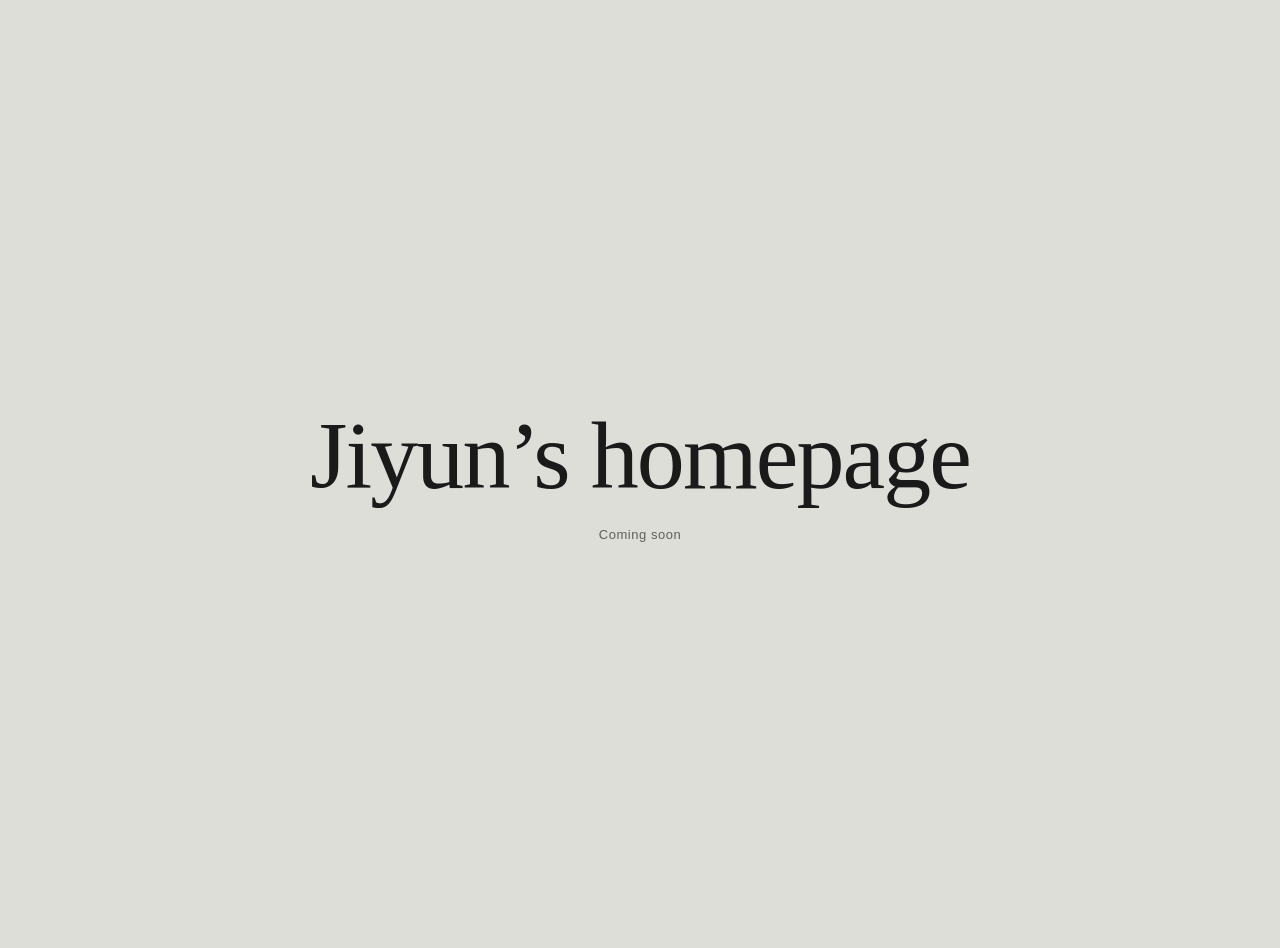
==== index.html @ 16bba164 "chore: add placeholder page for GitHub Pages setup Minimal self-contained page so Pages can be enabl" ====
<!DOCTYPE html>
<html lang="en">
<head>
<meta charset="utf-8">
<meta name="viewport" content="width=device-width, initial-scale=1">
<title>Jiyun&rsquo;s homepage</title>
<style>
  html, body { height: 100% }
  body {
    margin: 0;
    display: grid;
    place-items: center;
    padding: 24px;
    text-align: center;
    background: #ddded8;
    color: #1b1a1a;
    font-family: "Times New Roman", Times, serif;
  }
  h1 {
    margin: 0;
    font-weight: 400;
    font-size: clamp(2.2rem, 9vw, 6rem);
    line-height: 1.05;
    letter-spacing: -.02em;
  }
  p {
    margin: 20px 0 0;
    font-family: -apple-system, BlinkMacSystemFont, "Segoe UI", Roboto, sans-serif;
    font-size: 13px;
    letter-spacing: .04em;
    color: #5f6058;
  }
</style>
</head>
<body>
  <main>
    <h1>Jiyun&rsquo;s homepage</h1>
    <p>Coming soon</p>
  </main>
</body>
</html>
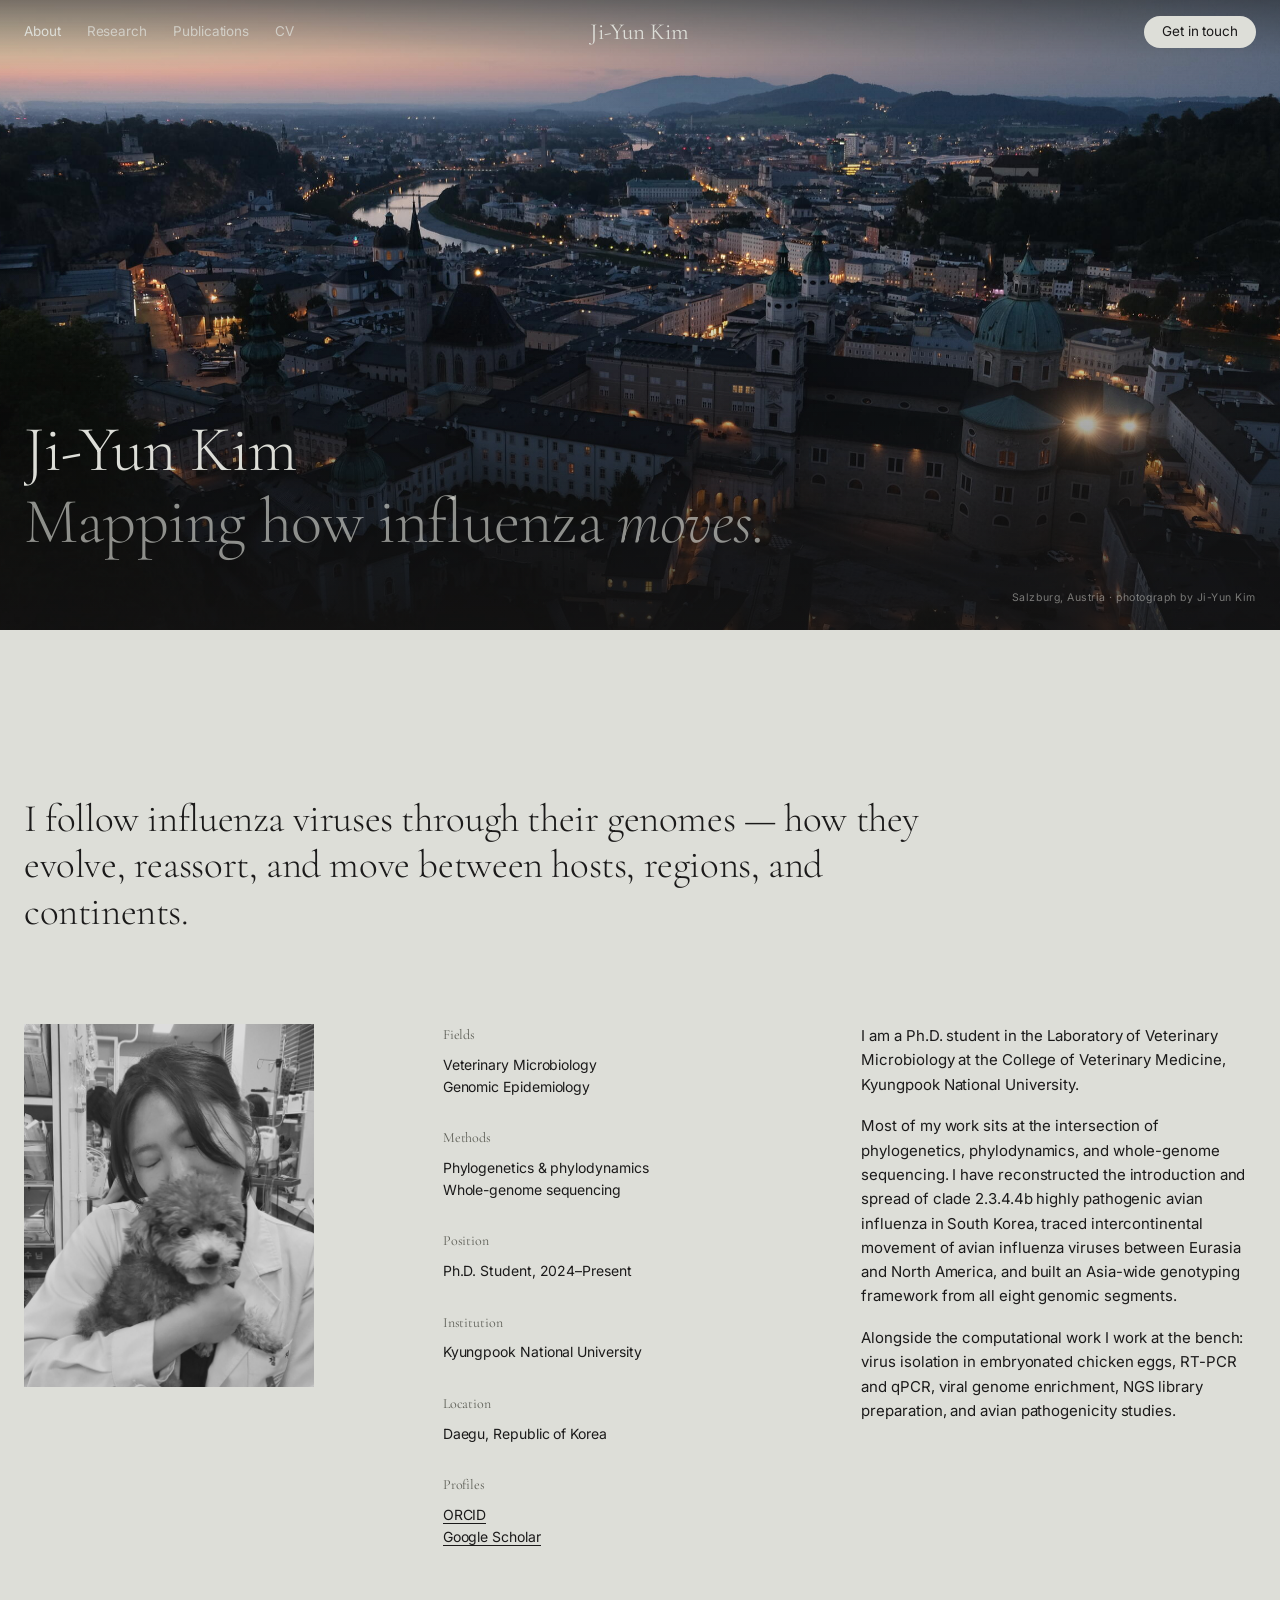
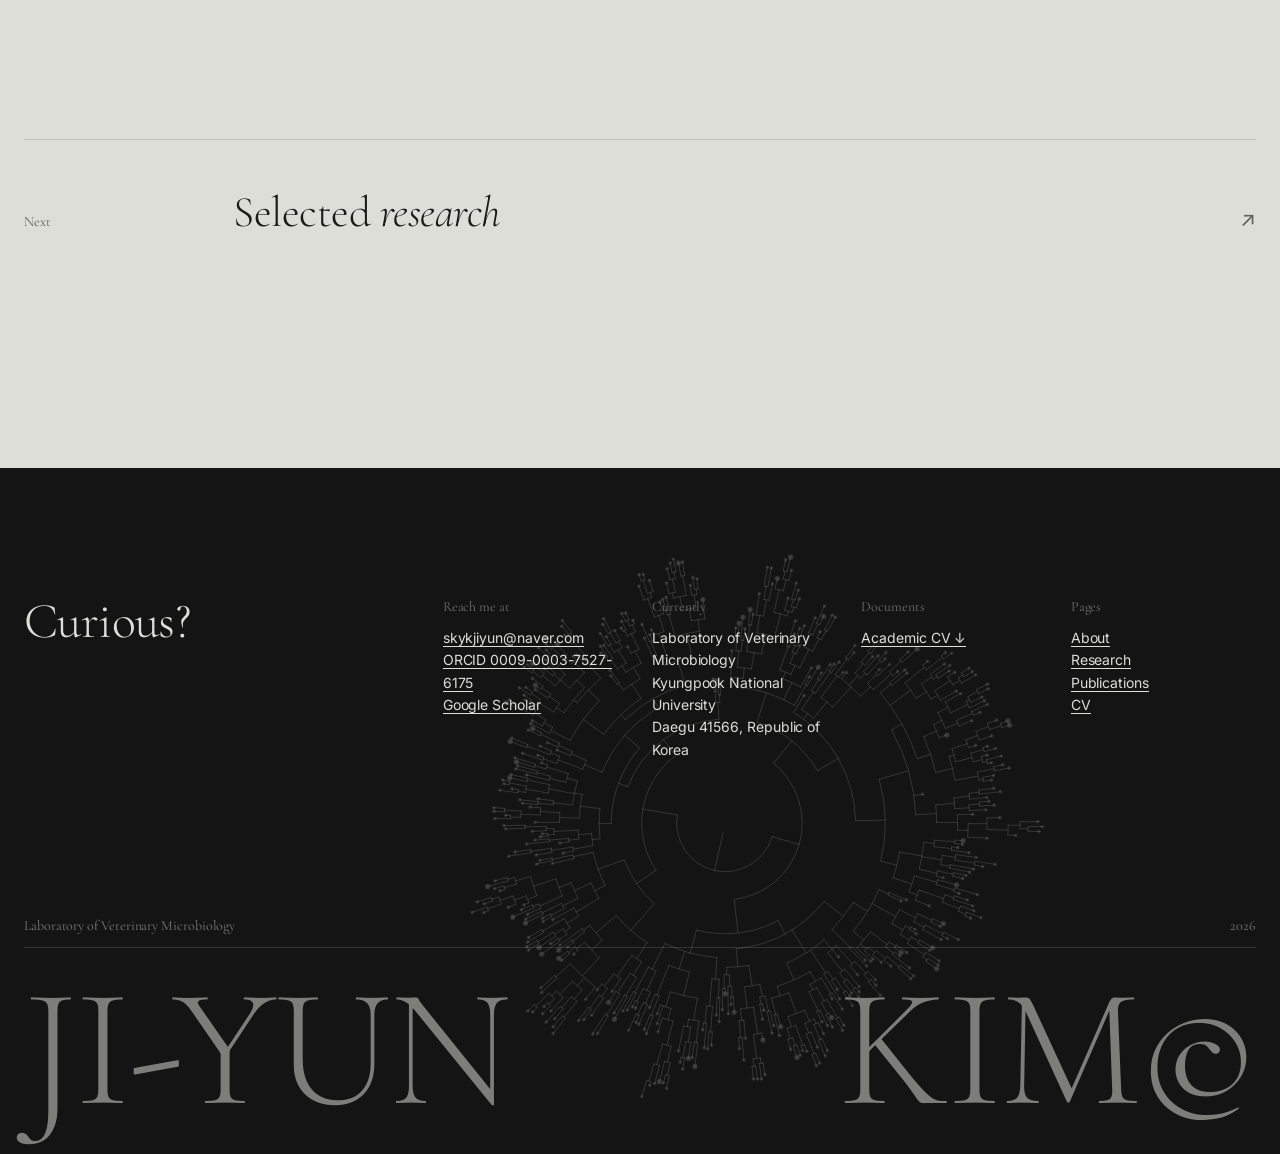
==== commit 51182609: "feat: personal research site for Ji-Yun Kim Four static pages (about, research, publications, CV) wi" ====
--- a/index.html
+++ b/index.html
@@ -3,39 +3,179 @@
 <head>
 <meta charset="utf-8">
 <meta name="viewport" content="width=device-width, initial-scale=1">
-<title>Jiyun&rsquo;s homepage</title>
-<style>
-  html, body { height: 100% }
-  body {
-    margin: 0;
-    display: grid;
-    place-items: center;
-    padding: 24px;
-    text-align: center;
-    background: #ddded8;
-    color: #1b1a1a;
-    font-family: "Times New Roman", Times, serif;
-  }
-  h1 {
-    margin: 0;
-    font-weight: 400;
-    font-size: clamp(2.2rem, 9vw, 6rem);
-    line-height: 1.05;
-    letter-spacing: -.02em;
-  }
-  p {
-    margin: 20px 0 0;
-    font-family: -apple-system, BlinkMacSystemFont, "Segoe UI", Roboto, sans-serif;
-    font-size: 13px;
-    letter-spacing: .04em;
-    color: #5f6058;
-  }
-</style>
+<script>document.documentElement.classList.add('js');</script>
+<title>Ji-Yun Kim — Genomic Epidemiology of Avian Influenza</title>
+<meta name="description" content="Ji-Yun Kim is a Ph.D. student in Veterinary Microbiology at Kyungpook National University, working on influenza virus evolution, phylogenetics and phylodynamics, and whole-genome sequencing.">
+<meta name="author" content="Ji-Yun Kim">
+
+<meta property="og:type" content="profile">
+<meta property="og:title" content="Ji-Yun Kim — Genomic Epidemiology of Avian Influenza">
+<meta property="og:description" content="Ji-Yun Kim is a Ph.D. student in Veterinary Microbiology at Kyungpook National University, working on influenza virus evolution, phylogenetics and phylodynamics, and whole-genome sequencing.">
+<meta property="og:image" content="assets/img/hero-salzburg.jpg">
+<meta name="twitter:card" content="summary_large_image">
+
+<link rel="icon" href="assets/favicon.svg" type="image/svg+xml">
+<link rel="preconnect" href="https://fonts.googleapis.com">
+<link rel="preconnect" href="https://fonts.gstatic.com" crossorigin>
+<link href="https://fonts.googleapis.com/css2?family=Cormorant+Garamond:ital,wght@0,300;0,400;0,500;1,300;1,400&amp;family=Inter:wght@300;400;500&amp;display=swap" rel="stylesheet">
+<link rel="stylesheet" href="styles.css">
+<script type="application/ld+json">
+{
+  "@context": "https://schema.org",
+  "@type": "Person",
+  "name": "Ji-Yun Kim",
+  "jobTitle": "Ph.D. Student, Veterinary Microbiology",
+  "affiliation": {
+    "@type": "CollegeOrUniversity",
+    "name": "College of Veterinary Medicine, Kyungpook National University"
+  },
+  "email": "mailto:skykjiyun@naver.com",
+  "identifier": "https://orcid.org/0009-0003-7527-6175",
+  "sameAs": [
+    "https://orcid.org/0009-0003-7527-6175",
+    "https://scholar.google.com/citations?user=RZ4CuzIAAAAJ&hl=ko"
+  ],
+  "knowsAbout": ["Influenza virus evolution", "Phylodynamics", "Phylogenetics", "Genomic surveillance", "Whole-genome sequencing"]
+}
+</script>
 </head>
+
 <body>
-  <main>
-    <h1>Jiyun&rsquo;s homepage</h1>
-    <p>Coming soon</p>
-  </main>
+<a class="skip-link" href="#main">Skip to content</a>
+
+<!-- ─────────────────────────  NAV  ───────────────────────── -->
+<header class="nav on-dark" id="nav">
+  <nav class="nav__inner" aria-label="Primary">
+    <ul class="nav__links">
+      <li><a href="index.html" aria-current="page">About</a></li>
+      <li><a href="research.html">Research</a></li>
+      <li><a href="publications.html">Publications</a></li>
+      <li><a href="cv.html">CV</a></li>
+    </ul>
+
+    <a class="nav__mark" href="index.html">Ji-Yun Kim</a>
+
+    <div class="nav__end">
+      <a class="pill" href="mailto:skykjiyun@naver.com">Get in touch</a>
+      <button class="nav__toggle" id="navToggle" aria-expanded="false" aria-controls="navMenu">
+        <span class="nav__toggle-label">Menu</span>
+      </button>
+    </div>
+  </nav>
+</header>
+
+<div class="menu" id="navMenu" hidden>
+  <ul>
+    <li><a href="index.html" aria-current="page">About</a></li>
+    <li><a href="research.html">Research</a></li>
+    <li><a href="publications.html">Publications</a></li>
+    <li><a href="cv.html">CV</a></li>
+    <li><a href="mailto:skykjiyun@naver.com">Contact</a></li>
+  </ul>
+</div>
+
+<main id="main">
+<div class="frame" id="top">
+<!-- ─────────────────────────  HERO  ───────────────────────── -->
+  <section class="hero" aria-label="Introduction">
+    <div class="hero__canvas">
+      <img src="assets/img/hero-salzburg.jpg" alt="Salzburg at dusk seen from above, the old town and river under a pink and deep blue sky." fetchpriority="high" decoding="async">
+    </div>
+    <div class="hero__grain" aria-hidden="true"></div>
+    <h1 class="hero__title">
+      <span class="line"><span class="w">Ji-Yun</span> <span class="w">Kim</span></span>
+      <span class="line line--sub"><span class="w">Mapping</span> <span class="w">how</span> <span class="w">influenza</span> <em class="w">moves</em><span class="w">.</span></span>
+    </h1>
+    <p class="hero__credit">Salzburg, Austria &middot; photograph by Ji-Yun Kim</p>
+  </section>
+
+<!-- ─────────────────────────  ABOUT  ───────────────────────── -->
+  <section class="block" id="about">
+    <div class="grid">
+      <h2 class="statement" data-reveal>I follow influenza viruses through their genomes &mdash; how they evolve, reassort, and move between hosts, regions, and continents.</h2>
+    </div>
+
+    <div class="grid about__grid">
+      <!-- replace assets/img/portrait.jpg with a real photo (vertical, 4:5, 1200px+ wide).
+           If the file is missing the figure hides itself and the row falls back to two columns. -->
+      <figure class="portrait" data-reveal>
+        <img id="portraitImg" src="assets/img/portrait.jpg" alt="Ji-Yun Kim" decoding="async">
+      </figure>
+
+      <div class="meta" data-reveal data-delay="1">
+        <div class="meta__item"><p class="label">Fields</p><p>Veterinary Microbiology</p><p>Genomic Epidemiology</p></div>
+        <div class="meta__item"><p class="label">Methods</p><p>Phylogenetics &amp; phylodynamics</p><p>Whole-genome sequencing</p></div>
+        <div class="meta__item"><p class="label">Position</p><p>Ph.D. Student, 2024&ndash;Present</p></div>
+        <div class="meta__item"><p class="label">Institution</p><p>Kyungpook National University</p></div>
+        <div class="meta__item"><p class="label">Location</p><p>Daegu, Republic of Korea</p></div>
+        <div class="meta__item"><p class="label">Profiles</p>
+          <p><a class="ul" href="https://orcid.org/0009-0003-7527-6175" target="_blank" rel="noopener">ORCID</a></p>
+          <p><a class="ul" href="https://scholar.google.com/citations?user=RZ4CuzIAAAAJ&amp;hl=ko" target="_blank" rel="noopener">Google Scholar</a></p>
+        </div>
+      </div>
+
+      <div class="col-text">
+        <div class="prose" data-reveal data-delay="2">
+          <p>I am a Ph.D. student in the Laboratory of Veterinary Microbiology at the College of Veterinary Medicine, Kyungpook National University.</p>
+          <p>Most of my work sits at the intersection of phylogenetics, phylodynamics, and whole-genome sequencing. I have reconstructed the introduction and spread of clade 2.3.4.4b highly pathogenic avian influenza in South Korea, traced intercontinental movement of avian influenza viruses between Eurasia and North America, and built an Asia-wide genotyping framework from all eight genomic segments.</p>
+          <p>Alongside the computational work I work at the bench: virus isolation in embryonated chicken eggs, RT-PCR and qPCR, viral genome enrichment, NGS library preparation, and avian pathogenicity studies.</p>
+        </div>
+      </div>
+    </div>
+  </section>
+
+  <!-- ─────────────────────────  NEXT  ───────────────────────── -->
+  <a class="next" href="research.html">
+    <span class="next__row">
+      <span class="label">Next</span>
+      <span class="next__title">Selected <em>research</em></span>
+      <span class="next__arrow" aria-hidden="true">&#8599;</span>
+    </span>
+  </a>
+
+</div><!-- /frame -->
+
+<!-- ─────────────────────────  CONTACT / FOOTER  ───────────────────────── -->
+<footer class="foot" id="contact">
+  <div class="foot__canvas" aria-hidden="true">
+    <svg id="phylo" viewBox="-105 -105 210 210" preserveAspectRatio="xMidYMid slice" role="presentation"></svg>
+  </div>
+  <div class="foot__inner">
+    <div class="grid foot__top">
+      <h2 class="h2 foot__h" data-reveal>Curious?</h2>
+      <div class="foot__cols">
+        <div data-reveal><p class="label">Reach me at</p>
+          <p><a class="ul" href="mailto:skykjiyun@naver.com">skykjiyun@naver.com</a></p>
+          <p><a class="ul" href="https://orcid.org/0009-0003-7527-6175" target="_blank" rel="noopener">ORCID 0009-0003-7527-6175</a></p>
+          <p><a class="ul" href="https://scholar.google.com/citations?user=RZ4CuzIAAAAJ&amp;hl=ko" target="_blank" rel="noopener">Google Scholar</a></p>
+        </div>
+        <div data-reveal data-delay="1"><p class="label">Currently</p>
+          <p>Laboratory of Veterinary Microbiology</p>
+          <p>Kyungpook National University</p>
+          <p>Daegu 41566, Republic of Korea</p>
+        </div>
+        <div data-reveal data-delay="2"><p class="label">Documents</p>
+          <p><a class="ul" href="assets/cv/Ji-Yun-Kim-CV.docx" download>Academic CV &darr;</a></p>
+        </div>
+        <div data-reveal data-delay="3"><p class="label">Pages</p>
+          <p><a class="ul" href="index.html">About</a></p>
+          <p><a class="ul" href="research.html">Research</a></p>
+          <p><a class="ul" href="publications.html">Publications</a></p>
+          <p><a class="ul" href="cv.html">CV</a></p>
+        </div>
+      </div>
+    </div>
+
+    <div class="foot__rule">
+      <span>Laboratory of Veterinary Microbiology</span>
+      <span id="year">2026</span>
+    </div>
+    <div class="foot__mark" aria-hidden="true"><span>JI-YUN</span><span>KIM&copy;</span></div>
+  </div>
+</footer>
+
+</main>
+
+<script src="main.js"></script>
 </body>
 </html>
--- a/styles.css
+++ b/styles.css
@@ -0,0 +1,540 @@
+/* ============================================================
+   Ji-Yun Kim — personal research site
+   ============================================================ */
+
+:root{
+  --bg:        #ddded8;
+  --ink:       #1b1a1a;
+  --ink-2:     #55564f;
+  --faint:     #5f6058;
+  --dark:      #151414;
+  --rule:      rgba(27,26,26,.15);
+  --rule-dark: rgba(221,222,216,.16);
+
+  --serif: "Cormorant Garamond", "Times New Roman", Times, serif;
+  --sans:  "Inter", -apple-system, BlinkMacSystemFont, "Segoe UI", "Apple SD Gothic Neo", Roboto, sans-serif;
+
+  --pad: 24px;
+  --gap: 24px;
+  --ease: cubic-bezier(.2,.65,.25,1);
+}
+
+@media (max-width: 900px){ :root{ --pad:16px; --gap:16px } }
+
+*,*::before,*::after{ box-sizing:border-box }
+
+/* the overlays below set display, which would otherwise beat the UA [hidden] rule */
+[hidden]{ display:none !important }
+
+html{ scroll-behavior:smooth; -webkit-text-size-adjust:100% }
+@media (prefers-reduced-motion: reduce){ html{ scroll-behavior:auto } }
+
+body{
+  margin:0;
+  background:var(--bg);
+  color:var(--ink);
+  font-family:var(--sans);
+  font-size:15px;
+  font-weight:400;
+  line-height:1.6;
+  letter-spacing:-.005em;
+  -webkit-font-smoothing:antialiased;
+  -moz-osx-font-smoothing:grayscale;
+  overflow-x:hidden;
+}
+
+img{ max-width:100%; display:block }
+a{ color:inherit; text-decoration:none }
+h1,h2,h3,h4,p,ul,ol,dl,dd,figure,blockquote{ margin:0; padding:0 }
+ul,ol{ list-style:none }
+button{ font:inherit; color:inherit; background:none; border:0; cursor:pointer }
+
+::selection{ background:var(--ink); color:var(--bg) }
+
+.skip-link{
+  position:fixed; top:-100px; left:var(--pad); z-index:200;
+  background:var(--ink); color:var(--bg); padding:10px 16px; border-radius:99px;
+  font-size:13px;
+}
+.skip-link:focus{ top:12px }
+
+:focus-visible{ outline:1.5px solid var(--ink); outline-offset:3px; border-radius:2px }
+.on-dark :focus-visible, .foot :focus-visible, .lb :focus-visible{ outline-color:var(--bg) }
+
+/* ── label / small caps meta ───────────────────────────────── */
+.label{
+  font-family:var(--serif);
+  font-size:14px;
+  font-weight:400;
+  line-height:1.3;
+  color:var(--faint);
+  margin-bottom:8px;
+}
+
+.ul{ position:relative; padding-bottom:1px; background-image:linear-gradient(currentColor,currentColor);
+  background-size:100% 1px; background-repeat:no-repeat; background-position:0 100%;
+  transition:background-size .45s var(--ease) }
+.ul:hover{ background-size:0% 1px; background-position:100% 100% }
+
+/* ============================================================
+   NAV
+   ============================================================ */
+.nav{
+  position:fixed; inset:0 0 auto 0; z-index:90;
+  padding:0 var(--pad);
+  color:var(--ink);
+  transition:color .5s var(--ease), background-color .5s var(--ease), backdrop-filter .5s var(--ease);
+}
+.nav.on-dark{ color:var(--bg) }
+.nav.is-stuck{
+  background:color-mix(in srgb, var(--bg) 78%, transparent);
+  backdrop-filter:saturate(1.4) blur(14px);
+  -webkit-backdrop-filter:saturate(1.4) blur(14px);
+}
+.nav__inner{
+  display:grid; grid-template-columns:1fr auto 1fr; align-items:center;
+  height:64px;
+}
+.nav__links{ display:flex; gap:26px; font-size:13.5px }
+.nav__links a{ opacity:.6; transition:opacity .3s var(--ease) }
+.nav__links a:hover{ opacity:1 }
+.nav__links a[aria-current="page"]{ opacity:1 }
+.nav.on-dark .nav__links a{ opacity:.78 }
+.nav.on-dark .nav__links a[aria-current="page"]{ opacity:1 }
+
+.nav__mark{
+  justify-self:center;
+  font-family:var(--serif); font-size:23px; font-weight:400; letter-spacing:.005em;
+  white-space:nowrap;
+}
+
+.nav__end{ justify-self:end; display:flex; align-items:center; gap:12px }
+
+.pill{
+  display:inline-block; border-radius:99px; padding:9px 18px 10px;
+  font-size:13.5px; line-height:1;
+  background:var(--ink); color:var(--bg);
+  transition:background-color .35s var(--ease), color .35s var(--ease), opacity .35s var(--ease);
+}
+.pill:hover{ opacity:.78 }
+.on-dark .pill{ background:var(--bg); color:var(--ink) }
+.pill--light{ background:var(--bg); color:var(--ink) }
+
+.nav__toggle{ display:none; font-size:13.5px }
+
+/* mobile menu overlay */
+.menu{
+  position:fixed; inset:0; z-index:85;
+  background:var(--bg);
+  display:flex; align-items:center; justify-content:flex-start;
+  padding:0 var(--pad);
+  opacity:0; transition:opacity .4s var(--ease);
+}
+.menu.is-open{ opacity:1 }
+.menu ul{ display:flex; flex-direction:column; gap:4px }
+.menu a{ font-family:var(--serif); font-size:clamp(2.2rem,10vw,3.4rem); font-weight:300; line-height:1.12 }
+
+/* ============================================================
+   LAYOUT
+   ============================================================ */
+.frame{ padding:0 var(--pad) }
+section[id], footer[id]{ scroll-margin-top:84px }
+
+.grid{
+  display:grid;
+  grid-template-columns:repeat(12,1fr);
+  column-gap:var(--gap);
+}
+
+.block{ padding:clamp(90px,13vw,190px) 0 0 }
+
+.col-text{ grid-column:8 / 12 }
+.meta{ grid-column:5 / 8; display:grid; grid-template-columns:1fr; gap:30px; align-content:start }
+
+.portrait{ grid-column:1 / 4 }
+.portrait img{ width:100%; height:auto; aspect-ratio:4/5; object-fit:cover }
+.about__grid .col-text{ grid-column:9 / 13 }
+
+/* no photo yet: fall back to the original two-column row */
+.no-portrait .portrait{ display:none }
+.no-portrait .meta{ grid-column:1 / 6; grid-template-columns:repeat(2,minmax(0,232px)); gap:44px var(--gap) }
+.no-portrait .about__grid .col-text{ grid-column:8 / 12 }
+.meta p{ font-size:14px; line-height:1.55 }
+
+.h2{
+  font-family:var(--serif); font-weight:300;
+  font-size:clamp(2.1rem,3.9vw,3.6rem);
+  line-height:1.04; letter-spacing:-.012em;
+}
+.h2 em{ font-style:italic }
+.h2--span{ grid-column:1 / 7 }
+
+.lede{ color:var(--ink-2); align-self:end; padding-bottom:.35em }
+
+.statement{
+  grid-column:1 / 10;
+  font-family:var(--serif); font-weight:300;
+  font-size:clamp(1.6rem,3.05vw,2.8rem);
+  line-height:1.18; letter-spacing:-.01em;
+}
+.about__grid{ margin-top:clamp(56px,7vw,104px) }
+
+.prose{ margin-top:0 }
+.prose p + p{ margin-top:1.15em }
+.prose p{ font-size:15px; line-height:1.62 }
+
+/* ============================================================
+   PAGE HEADER (inner pages) / SECTION LABEL / NEXT
+   ============================================================ */
+.pagehead{ padding:clamp(148px,17vw,236px) 0 0 }
+.h1-page{
+  grid-column:1 / 7;
+  font-family:var(--serif); font-weight:300;
+  font-size:clamp(2.4rem,4.6vw,4.2rem);
+  line-height:1.04; letter-spacing:-.014em;
+}
+.h1-page em{ font-style:italic }
+.pagehead__cta{ margin-top:clamp(30px,3.4vw,46px) }
+.pagehead__cta p{ grid-column:1 / 7 }
+
+.pagehead + .block{ padding-top:clamp(52px,6.5vw,104px) }
+.pagehead + .figrow{ margin-top:clamp(52px,6.5vw,104px) }
+
+.sec{
+  grid-column:1 / 13;
+  font-family:var(--serif); font-weight:400;
+  font-size:clamp(1.25rem,1.85vw,1.65rem);
+  line-height:1.2; letter-spacing:-.004em;
+}
+
+.next{
+  display:block;
+  margin-top:clamp(110px,15vw,200px);
+  border-top:1px solid var(--rule);
+  padding:clamp(32px,3.8vw,52px) 0 clamp(28px,3.2vw,48px);
+  transition:opacity .4s var(--ease);
+}
+.next:hover{ opacity:.55 }
+.next__row{
+  display:grid; grid-template-columns:repeat(12,1fr); column-gap:var(--gap);
+  align-items:baseline;
+}
+.next .label{ grid-column:1 / 3; margin-bottom:0 }
+.next__title{
+  grid-column:3 / 11;
+  font-family:var(--serif); font-weight:300;
+  font-size:clamp(1.8rem,3.4vw,3rem);
+  line-height:1.06; letter-spacing:-.012em;
+}
+.next__title em{ font-style:italic }
+.next__arrow{ grid-column:12 / 13; justify-self:end; font-size:1.3rem; color:var(--faint) }
+
+/* ============================================================
+   HERO
+   ============================================================ */
+.hero{
+  position:relative;
+  margin-inline:calc(var(--pad) * -1);
+  height:min(70vh,660px); min-height:400px;
+  background:var(--dark);
+  overflow:hidden;
+  display:flex; align-items:flex-end;
+}
+.hero__canvas{ position:absolute; inset:0 }
+.hero__canvas img{ width:100%; height:100%; object-fit:cover; object-position:center }
+.hero__canvas svg{ width:100%; height:100%; display:block }
+.hero__grain{
+  position:absolute; inset:0; pointer-events:none;
+  background:
+    linear-gradient(to bottom, rgba(21,20,20,.58) 0%, rgba(21,20,20,.2) 9%, rgba(21,20,20,0) 21%),
+    linear-gradient(to top, rgba(21,20,20,.84) 0%, rgba(21,20,20,.4) 30%, rgba(21,20,20,0) 58%);
+}
+.hero__title{
+  position:relative;
+  padding:0 var(--pad) clamp(38px,5.6vw,76px);
+  color:var(--bg);
+  font-family:var(--serif); font-weight:300;
+  font-size:clamp(2.4rem,5.05vw,4.65rem);
+  line-height:1.07; letter-spacing:-.012em;
+}
+.hero__title .line{ display:block; overflow:hidden; padding-bottom:.1em; margin-bottom:-.06em }
+.hero__title .w{ display:inline-block; transition:transform 1.05s var(--ease) }
+.js .hero__title .w{ transform:translateY(112%) }
+.hero__title em{ font-style:italic }
+.js .hero.is-in .hero__title .w{ transform:none }
+.hero__title .line--sub{ color:rgba(221,222,216,.62) }
+
+.hero__credit{
+  position:absolute; right:var(--pad); bottom:clamp(16px,2vw,24px);
+  color:rgba(221,222,216,.5);
+  font-size:10.5px; letter-spacing:.05em; line-height:1.4;
+  max-width:60vw; text-align:right;
+}
+
+/* ============================================================
+   FIGURES
+   ============================================================ */
+.fig img{ width:100% }
+.fig figcaption{
+  margin-top:14px; font-size:13px; line-height:1.5; color:var(--ink-2); max-width:58ch;
+}
+.figrow{
+  margin-top:clamp(90px,13vw,190px);
+  display:grid; grid-template-columns:repeat(12,1fr); column-gap:var(--gap); row-gap:48px;
+  align-items:start;
+}
+.fig--wide{ grid-column:1 / 7 }
+.fig--narrow{ grid-column:7 / 13 }
+.figrow .fig img{ width:100%; height:auto }
+.fig--bleed{ margin-top:clamp(90px,13vw,190px); margin-inline:calc(var(--pad) * -1) }
+.fig--bleed figcaption{ padding-inline:var(--pad) }
+.fig--band img{ height:clamp(240px,38vw,560px); object-fit:cover; object-position:center }
+.fig--band figcaption{ margin-top:10px; font-size:10.5px; letter-spacing:.05em; color:var(--faint) }
+
+/* ============================================================
+   PROJECTS
+   ============================================================ */
+.projects{ margin-top:clamp(56px,7vw,96px); border-top:1px solid var(--rule) }
+.project{
+  display:grid; grid-template-columns:repeat(12,1fr); column-gap:var(--gap);
+  padding:clamp(34px,4vw,54px) 0;
+  border-bottom:1px solid var(--rule);
+}
+.project__no{
+  grid-column:1 / 2;
+  font-family:var(--serif); font-size:15px; color:var(--ink-2); line-height:1.9;
+}
+.project__body{ grid-column:2 / 13; display:grid; grid-template-columns:repeat(11,1fr); column-gap:var(--gap); row-gap:22px }
+.project h3{
+  grid-column:1 / 6;
+  font-family:var(--serif); font-weight:300; font-size:clamp(1.5rem,2.3vw,2.1rem);
+  line-height:1.14; letter-spacing:-.008em;
+}
+.project h3 em{ font-style:italic }
+.project__body ul{ grid-column:7 / 12; display:grid; gap:13px }
+.project__body li{ position:relative; padding-left:18px; color:var(--ink-2); font-size:14.5px; line-height:1.6 }
+.project__body li::before{
+  content:""; position:absolute; left:0; top:.66em; width:7px; height:1px; background:var(--faint);
+}
+
+/* ============================================================
+   PUBLICATIONS
+   ============================================================ */
+.pubs{ margin-top:clamp(56px,7vw,96px); border-top:1px solid var(--rule) }
+.pubs li{ border-bottom:1px solid var(--rule) }
+.pubs a, .pubs__link{
+  display:grid; grid-template-columns:repeat(12,1fr); column-gap:var(--gap); align-items:baseline;
+  width:100%; text-align:left;
+  padding:clamp(26px,3.2vw,40px) 0;
+  transition:opacity .4s var(--ease);
+}
+.pubs a:hover, .pubs__link:hover{ opacity:.55 }
+.pubs--talks .pubs__title{ font-size:clamp(1.15rem,1.55vw,1.45rem) }
+.pubs__year{ grid-column:1 / 2; font-family:var(--serif); font-size:15.5px; color:var(--ink-2) }
+.pubs__main{ grid-column:2 / 8; display:block }
+.pubs__title{
+  display:block; font-family:var(--serif); font-weight:300;
+  font-size:clamp(1.25rem,1.75vw,1.62rem); line-height:1.2; letter-spacing:-.006em;
+}
+.pubs__authors{ display:block; margin-top:10px; font-size:13.5px; color:var(--ink-2) }
+.pubs__authors b{ font-weight:500; color:var(--ink) }
+.pubs__venue{ grid-column:9 / 12; font-size:13.5px; color:var(--ink-2) }
+.pubs__doi{ grid-column:12 / 13; justify-self:end; font-size:12.5px; color:var(--faint); white-space:nowrap }
+
+/* ============================================================
+   SKILLS
+   ============================================================ */
+.skills{
+  margin-top:clamp(56px,7vw,96px);
+  display:grid; grid-template-columns:repeat(12,1fr); column-gap:var(--gap); row-gap:56px;
+}
+.skills__col:first-child{ grid-column:1 / 7 }
+.skills__col:last-child{ grid-column:8 / 13 }
+.skills dl{ border-top:1px solid var(--rule) }
+.skills dt{
+  padding-top:18px;
+  font-family:var(--serif); font-size:1.2rem; font-weight:400; line-height:1.3;
+}
+.skills dd{ padding:5px 0 18px; border-bottom:1px solid var(--rule); font-size:14px; color:var(--ink-2) }
+.tags{ display:flex; flex-wrap:wrap; gap:8px; border-top:1px solid var(--rule); padding-top:18px }
+.tags li{
+  border:1px solid var(--rule); border-radius:99px; padding:7px 15px 8px;
+  font-size:13.5px; color:var(--ink-2);
+}
+
+/* ============================================================
+   TIMELINE
+   ============================================================ */
+.timeline{ margin-top:clamp(56px,7vw,96px); border-top:1px solid var(--rule) }
+.timeline li{
+  display:grid; grid-template-columns:repeat(12,1fr); column-gap:var(--gap);
+  padding:clamp(24px,2.8vw,34px) 0; border-bottom:1px solid var(--rule);
+}
+.timeline__when{ grid-column:1 / 3; font-family:var(--serif); font-size:16.5px; color:var(--ink-2) }
+.timeline__what{ grid-column:4 / 10; font-size:14.5px; line-height:1.58; color:var(--ink-2) }
+.timeline__what b{ font-weight:500; color:var(--ink) }
+
+/* ============================================================
+   FOOTER
+   ============================================================ */
+.foot{
+  position:relative; overflow:hidden;
+  margin-top:clamp(110px,15vw,220px);
+  background:var(--dark); color:var(--bg);
+  padding:0 var(--pad);
+}
+.foot__canvas{ position:absolute; inset:0; opacity:.42; pointer-events:none }
+.foot__canvas svg{ width:100%; height:100%; display:block }
+.foot__inner{ position:relative; padding-top:clamp(80px,10vw,150px) }
+.foot .label{ color:rgba(221,222,216,.45) }
+.foot__h{ grid-column:1 / 4 }
+.foot__cols{
+  grid-column:5 / 13;
+  display:grid; grid-template-columns:repeat(4,1fr); gap:40px var(--gap);
+}
+.foot__cols p{ font-size:14px; line-height:1.6 }
+.foot__cols .ul:hover{ opacity:.7 }
+.foot__rule{
+  display:flex; justify-content:space-between;
+  margin-top:clamp(90px,12vw,170px); padding-bottom:10px;
+  font-family:var(--serif); font-size:14px; color:rgba(221,222,216,.5);
+  border-bottom:1px solid var(--rule-dark);
+}
+.foot__mark{
+  display:flex; justify-content:space-between; align-items:baseline;
+  font-family:var(--serif); font-weight:300;
+  font-size:13.2vw; line-height:1; letter-spacing:-.015em;
+  color:rgba(221,222,216,.52);
+  padding:.1em 0 .12em; white-space:nowrap;
+  user-select:none;
+}
+
+/* ============================================================
+   LIGHTBOX
+   ============================================================ */
+.lb{
+  position:fixed; inset:0; z-index:120;
+  background:rgba(21,20,20,.94);
+  display:flex; align-items:center; justify-content:center;
+  padding:clamp(44px,4vw,60px) var(--pad) 20px;
+  opacity:0; transition:opacity .35s var(--ease);
+}
+.lb.is-open{ opacity:1 }
+.lb__fig{ display:flex; flex-direction:column; align-items:center; gap:14px; max-height:100%; max-width:min(1100px,100%) }
+.lb__fig img{
+  max-height:calc(100vh - 158px); width:auto; object-fit:contain; background:#fff;
+}
+.lb__fig figcaption{ display:flex; flex-direction:column; align-items:center; gap:14px; text-align:center }
+.lb__fig p{ color:rgba(221,222,216,.8); font-size:13.5px; line-height:1.5; max-width:72ch }
+.lb__close{
+  position:absolute; top:16px; right:var(--pad);
+  color:var(--bg); font-size:30px; line-height:1; padding:6px 10px;
+}
+.lb__close:hover{ opacity:.6 }
+
+/* ============================================================
+   REVEAL
+   ============================================================ */
+.js [data-reveal]{
+  opacity:0; transform:translateY(20px);
+  transition:opacity .95s var(--ease), transform .95s var(--ease);
+  transition-delay:calc(var(--d,0) * 110ms);
+}
+[data-reveal].is-in{ opacity:1; transform:none }
+
+@media (prefers-reduced-motion: reduce){
+  .js [data-reveal]{ opacity:1; transform:none; transition:none }
+  .js .hero__title .w, .js .hero.is-in .hero__title .w{ transform:none; transition:none }
+}
+
+/* ============================================================
+   RESPONSIVE
+   ============================================================ */
+@media (max-width:1180px){
+  .col-text{ grid-column:7 / 13 }
+  .meta{ grid-column:1 / 6 }
+  .project h3{ grid-column:1 / 6 }
+  .project__body ul{ grid-column:6 / 12 }
+  .pubs__main{ grid-column:2 / 9 }
+  .pubs__venue{ grid-column:9 / 12 }
+}
+
+@media (max-width:900px){
+  body{ font-size:14.5px }
+  .nav__links{ display:none }
+  .nav__toggle{ display:inline-block }
+  .nav__inner{ grid-template-columns:1fr auto; height:56px }
+  .nav__mark{ justify-self:start; grid-column:1 }
+  .nav__end{ grid-column:2 }
+  .nav__end .pill{ display:none }
+
+  .hero__title{ font-size:clamp(1.95rem,7vw,2.95rem) }
+  .grid{ grid-template-columns:1fr; row-gap:34px }
+  .col-text, .h2--span, .meta, .foot__h, .foot__cols, .statement, .portrait,
+  .about__grid .col-text, .no-portrait .about__grid .col-text{ grid-column:1 / -1 }
+  .h1-page, .pagehead__cta p, .sec{ grid-column:1 / -1 }
+  .pagehead{ padding-top:clamp(104px,26vw,160px) }
+  .h1-page{ font-size:clamp(2.1rem,8vw,3.2rem) }
+  .next__row{ grid-template-columns:1fr; row-gap:10px }
+  .next .label, .next__title, .next__arrow{ grid-column:1; justify-self:start }
+  .meta, .no-portrait .meta{ grid-template-columns:repeat(2,minmax(0,1fr)); gap:30px var(--gap) }
+  .portrait img{ max-width:320px }
+  .h2{ font-size:clamp(1.9rem,7vw,2.6rem) }
+  .lede{ padding-bottom:0 }
+
+  .figrow{ grid-template-columns:1fr; row-gap:56px }
+  .fig--wide, .fig--narrow{ grid-column:1 / -1 }
+
+  .project{ grid-template-columns:1fr; row-gap:16px }
+  .project__no{ grid-column:1 }
+  .project__body{ grid-column:1; grid-template-columns:1fr; row-gap:18px }
+  .project h3, .project__body ul{ grid-column:1 }
+
+  .pubs a{ grid-template-columns:1fr; row-gap:12px }
+  .pubs__year, .pubs__main, .pubs__venue, .pubs__doi{ grid-column:1; justify-self:start }
+
+  .skills{ grid-template-columns:1fr }
+  .skills__col:first-child, .skills__col:last-child{ grid-column:1 }
+
+  .timeline li{ grid-template-columns:1fr; row-gap:8px }
+  .timeline__when, .timeline__what{ grid-column:1 }
+
+  .foot__cols{ grid-template-columns:1fr 1fr }
+  .foot__mark{ font-size:17vw }
+}
+
+@media (max-width:560px){
+  .meta{ grid-template-columns:1fr }
+  .foot__cols{ grid-template-columns:1fr }
+  .hero__credit{ font-size:9.5px; bottom:12px }
+}
+
+/* ============================================================
+   HERO PHYLOGRAM (SVG)
+   ============================================================ */
+#phylo .rot{
+  transform-box:view-box; transform-origin:50% 50%;
+  animation:spin 300s linear infinite;
+}
+#phylo path{
+  fill:none;
+  stroke:rgba(221,222,216,.5);
+  stroke-width:.13;
+  stroke-linecap:round;
+}
+#phylo .br{
+  stroke-dasharray:1; stroke-dashoffset:1;
+  animation:draw 1.15s var(--ease) forwards; animation-delay:var(--dl,0s);
+}
+#phylo circle{ fill:rgba(221,222,216,.46) }
+#phylo .tip{ opacity:0; animation:fadein .9s var(--ease) forwards; animation-delay:var(--dl,0s) }
+
+@keyframes draw{ to{ stroke-dashoffset:0 } }
+@keyframes fadein{ to{ opacity:1 } }
+@keyframes spin{ to{ transform:rotate(360deg) } }
+
+@media (prefers-reduced-motion: reduce){
+  #phylo .rot{ animation:none }
+  #phylo .br{ stroke-dashoffset:0; animation:none }
+  #phylo .tip{ opacity:1; animation:none }
+}
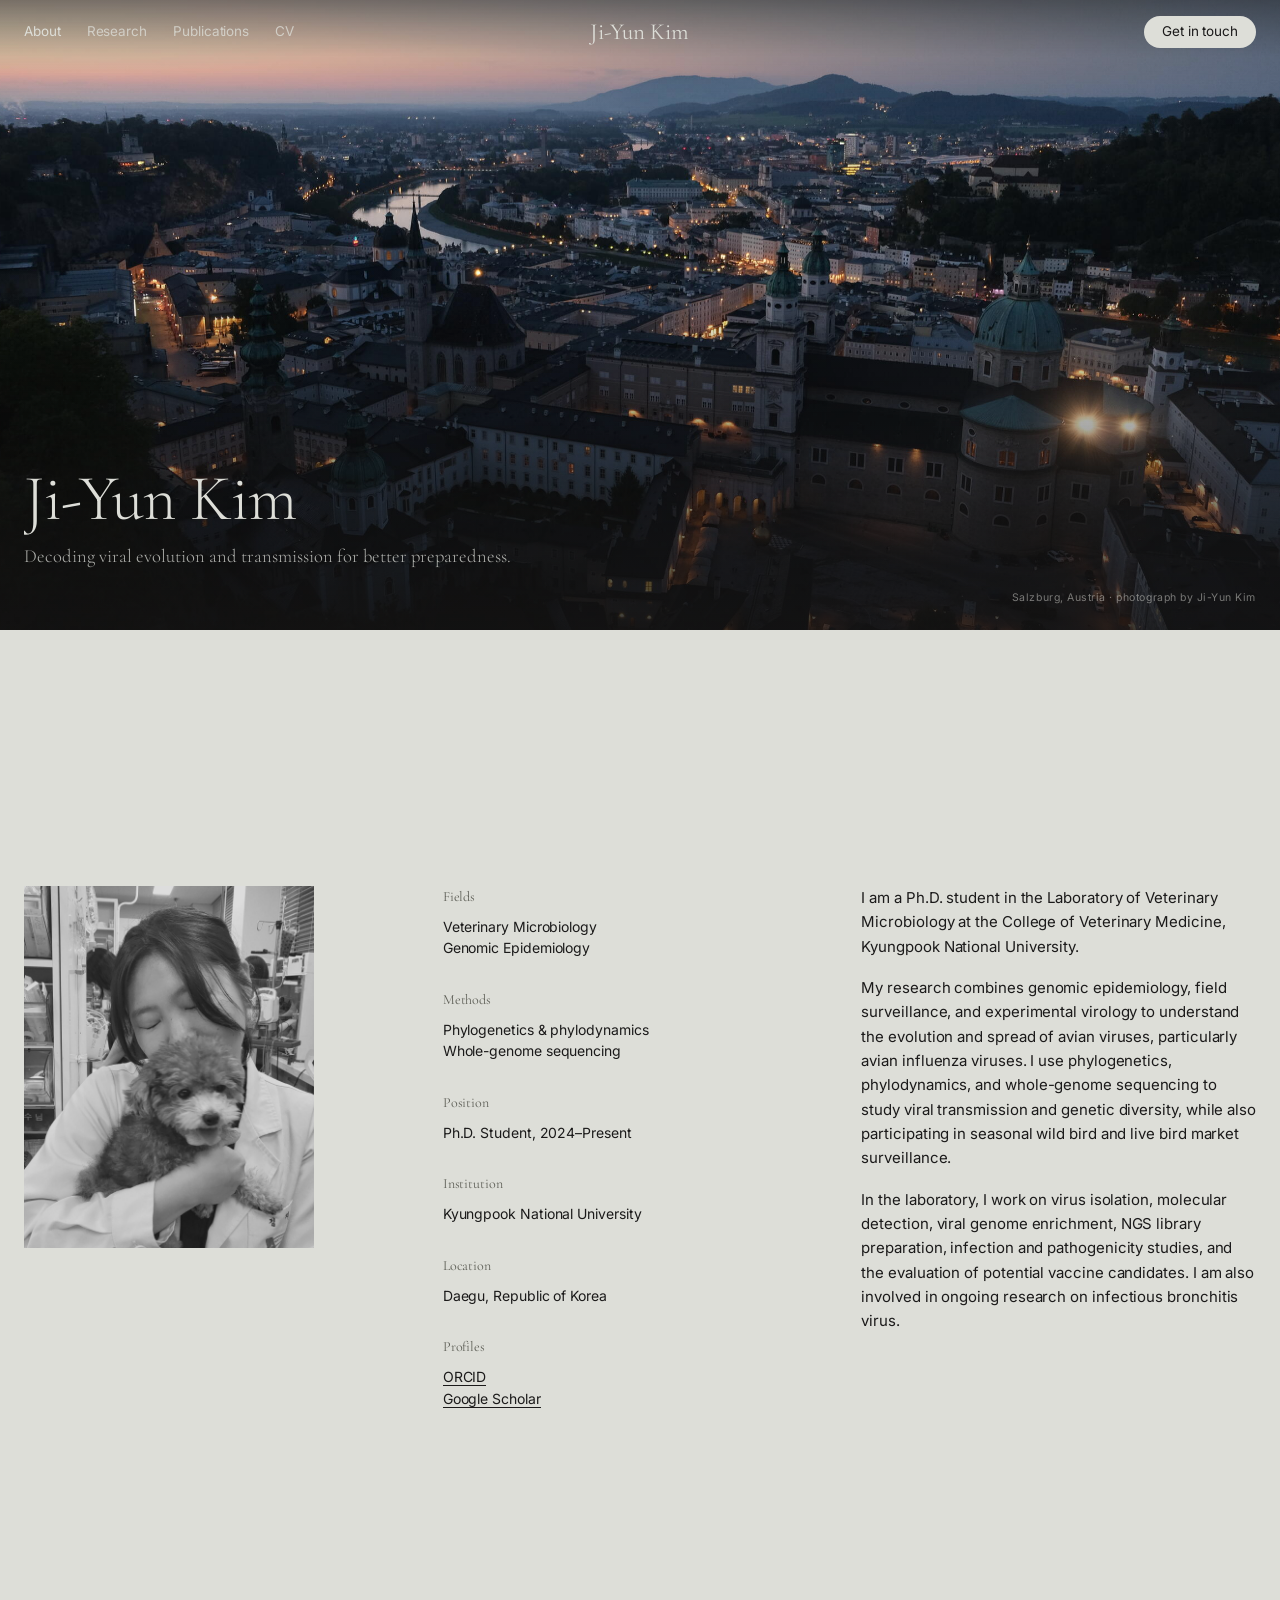
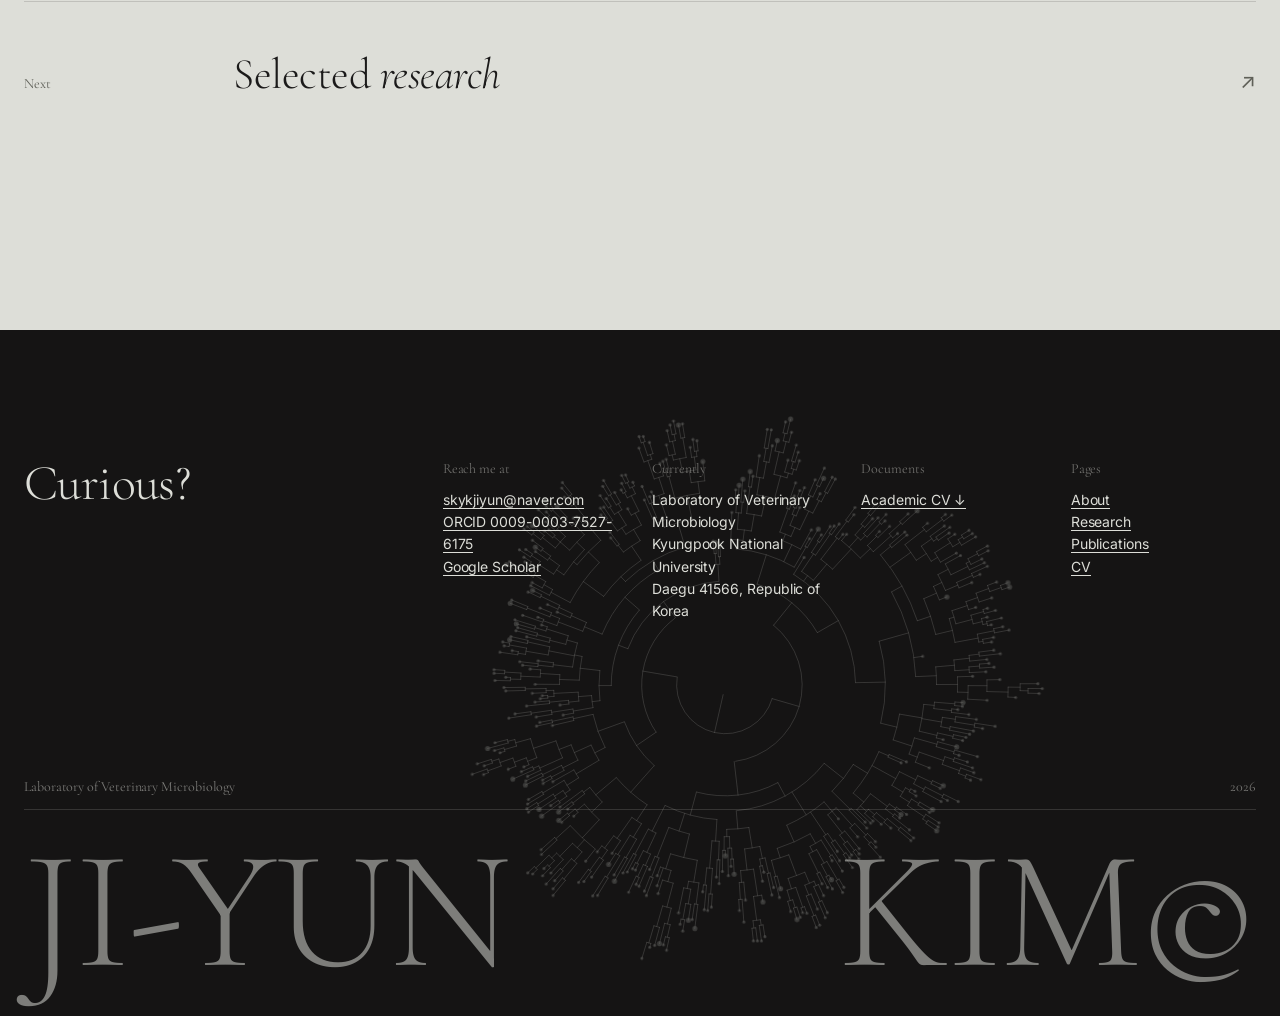
==== commit 0367d581: "content: author-supplied intro, venue corrections, drop unpublished figures - Hero carries the autho" ====
--- a/index.html
+++ b/index.html
@@ -82,18 +82,17 @@
       <img src="assets/img/hero-salzburg.jpg" alt="Salzburg at dusk seen from above, the old town and river under a pink and deep blue sky." fetchpriority="high" decoding="async">
     </div>
     <div class="hero__grain" aria-hidden="true"></div>
-    <h1 class="hero__title">
-      <span class="line"><span class="w">Ji-Yun</span> <span class="w">Kim</span></span>
-      <span class="line line--sub"><span class="w">Mapping</span> <span class="w">how</span> <span class="w">influenza</span> <em class="w">moves</em><span class="w">.</span></span>
-    </h1>
+    <div class="hero__text">
+      <h1 class="hero__title">
+        <span class="line"><span class="w">Ji-Yun</span> <span class="w">Kim</span></span>
+      </h1>
+      <p class="hero__tagline"><span class="line"><span class="w">Decoding viral evolution and transmission for better preparedness.</span></span></p>
+    </div>
     <p class="hero__credit">Salzburg, Austria &middot; photograph by Ji-Yun Kim</p>
   </section>
 
 <!-- ─────────────────────────  ABOUT  ───────────────────────── -->
   <section class="block" id="about">
-    <div class="grid">
-      <h2 class="statement" data-reveal>I follow influenza viruses through their genomes &mdash; how they evolve, reassort, and move between hosts, regions, and continents.</h2>
-    </div>
 
     <div class="grid about__grid">
       <!-- replace assets/img/portrait.jpg with a real photo (vertical, 4:5, 1200px+ wide).
@@ -117,8 +116,8 @@
       <div class="col-text">
         <div class="prose" data-reveal data-delay="2">
           <p>I am a Ph.D. student in the Laboratory of Veterinary Microbiology at the College of Veterinary Medicine, Kyungpook National University.</p>
-          <p>Most of my work sits at the intersection of phylogenetics, phylodynamics, and whole-genome sequencing. I have reconstructed the introduction and spread of clade 2.3.4.4b highly pathogenic avian influenza in South Korea, traced intercontinental movement of avian influenza viruses between Eurasia and North America, and built an Asia-wide genotyping framework from all eight genomic segments.</p>
-          <p>Alongside the computational work I work at the bench: virus isolation in embryonated chicken eggs, RT-PCR and qPCR, viral genome enrichment, NGS library preparation, and avian pathogenicity studies.</p>
+          <p>My research combines genomic epidemiology, field surveillance, and experimental virology to understand the evolution and spread of avian viruses, particularly avian influenza viruses. I use phylogenetics, phylodynamics, and whole-genome sequencing to study viral transmission and genetic diversity, while also participating in seasonal wild bird and live bird market surveillance.</p>
+          <p>In the laboratory, I work on virus isolation, molecular detection, viral genome enrichment, NGS library preparation, infection and pathogenicity studies, and the evaluation of potential vaccine candidates. I am also involved in ongoing research on infectious bronchitis virus.</p>
         </div>
       </div>
     </div>
--- a/styles.css
+++ b/styles.css
@@ -249,20 +249,25 @@
     linear-gradient(to bottom, rgba(21,20,20,.58) 0%, rgba(21,20,20,.2) 9%, rgba(21,20,20,0) 21%),
     linear-gradient(to top, rgba(21,20,20,.84) 0%, rgba(21,20,20,.4) 30%, rgba(21,20,20,0) 58%);
 }
+.hero__text{ position:relative; padding:0 var(--pad) clamp(34px,4.6vw,62px) }
 .hero__title{
-  position:relative;
-  padding:0 var(--pad) clamp(38px,5.6vw,76px);
   color:var(--bg);
   font-family:var(--serif); font-weight:300;
   font-size:clamp(2.4rem,5.05vw,4.65rem);
   line-height:1.07; letter-spacing:-.012em;
 }
-.hero__title .line{ display:block; overflow:hidden; padding-bottom:.1em; margin-bottom:-.06em }
-.hero__title .w{ display:inline-block; transition:transform 1.05s var(--ease) }
-.js .hero__title .w{ transform:translateY(112%) }
-.hero__title em{ font-style:italic }
-.js .hero.is-in .hero__title .w{ transform:none }
-.hero__title .line--sub{ color:rgba(221,222,216,.62) }
+.hero__tagline{
+  margin-top:.45em;
+  color:rgba(221,222,216,.78);
+  font-family:var(--serif); font-weight:300;
+  font-size:clamp(1rem,1.45vw,1.42rem);
+  line-height:1.4; letter-spacing:0;
+}
+.hero__text .line{ display:block; overflow:hidden; padding-bottom:.1em; margin-bottom:-.06em }
+.hero__text .w{ display:inline-block; transition:transform 1.05s var(--ease) }
+.js .hero__text .w{ transform:translateY(112%) }
+.hero__text em{ font-style:italic }
+.js .hero.is-in .hero__text .w{ transform:none }
 
 .hero__credit{
   position:absolute; right:var(--pad); bottom:clamp(16px,2vw,24px);
@@ -444,7 +449,7 @@
 
 @media (prefers-reduced-motion: reduce){
   .js [data-reveal]{ opacity:1; transform:none; transition:none }
-  .js .hero__title .w, .js .hero.is-in .hero__title .w{ transform:none; transition:none }
+  .js .hero__text .w, .js .hero.is-in .hero__text .w{ transform:none; transition:none }
 }
 
 /* ============================================================
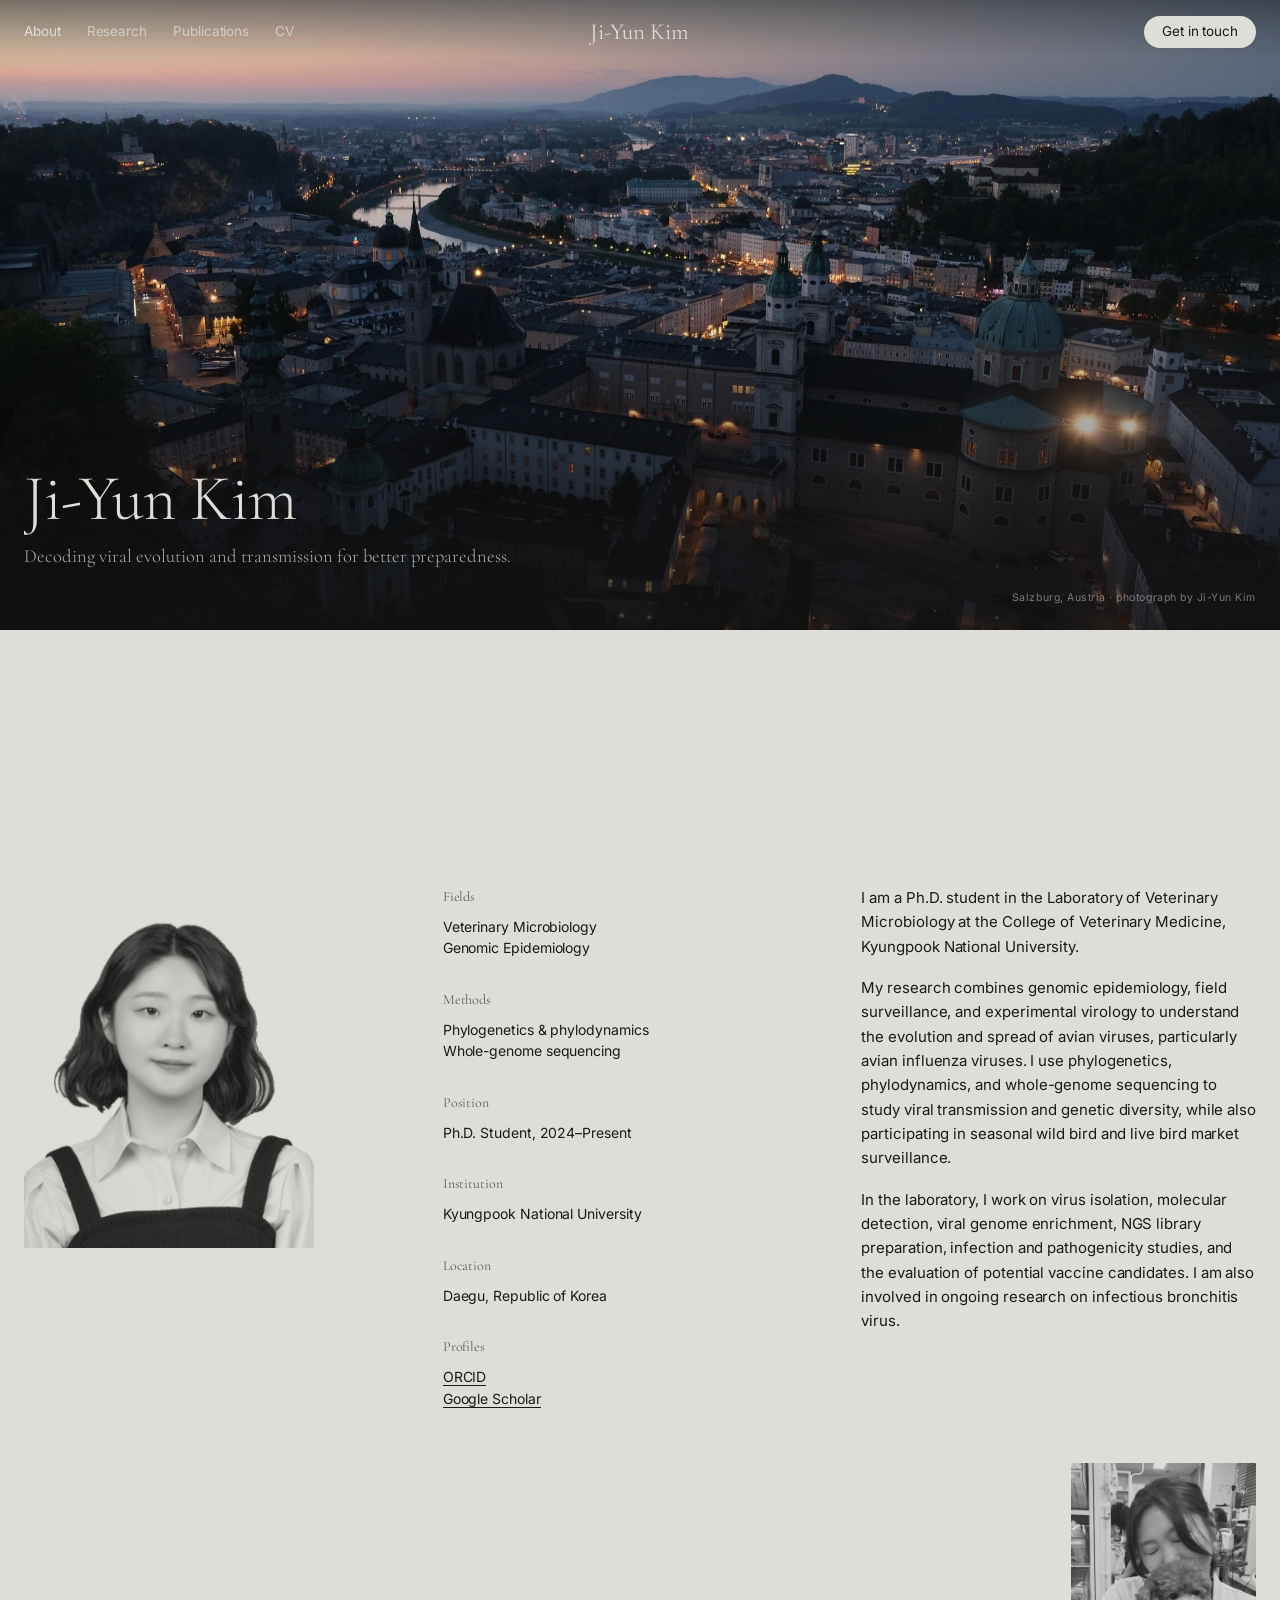
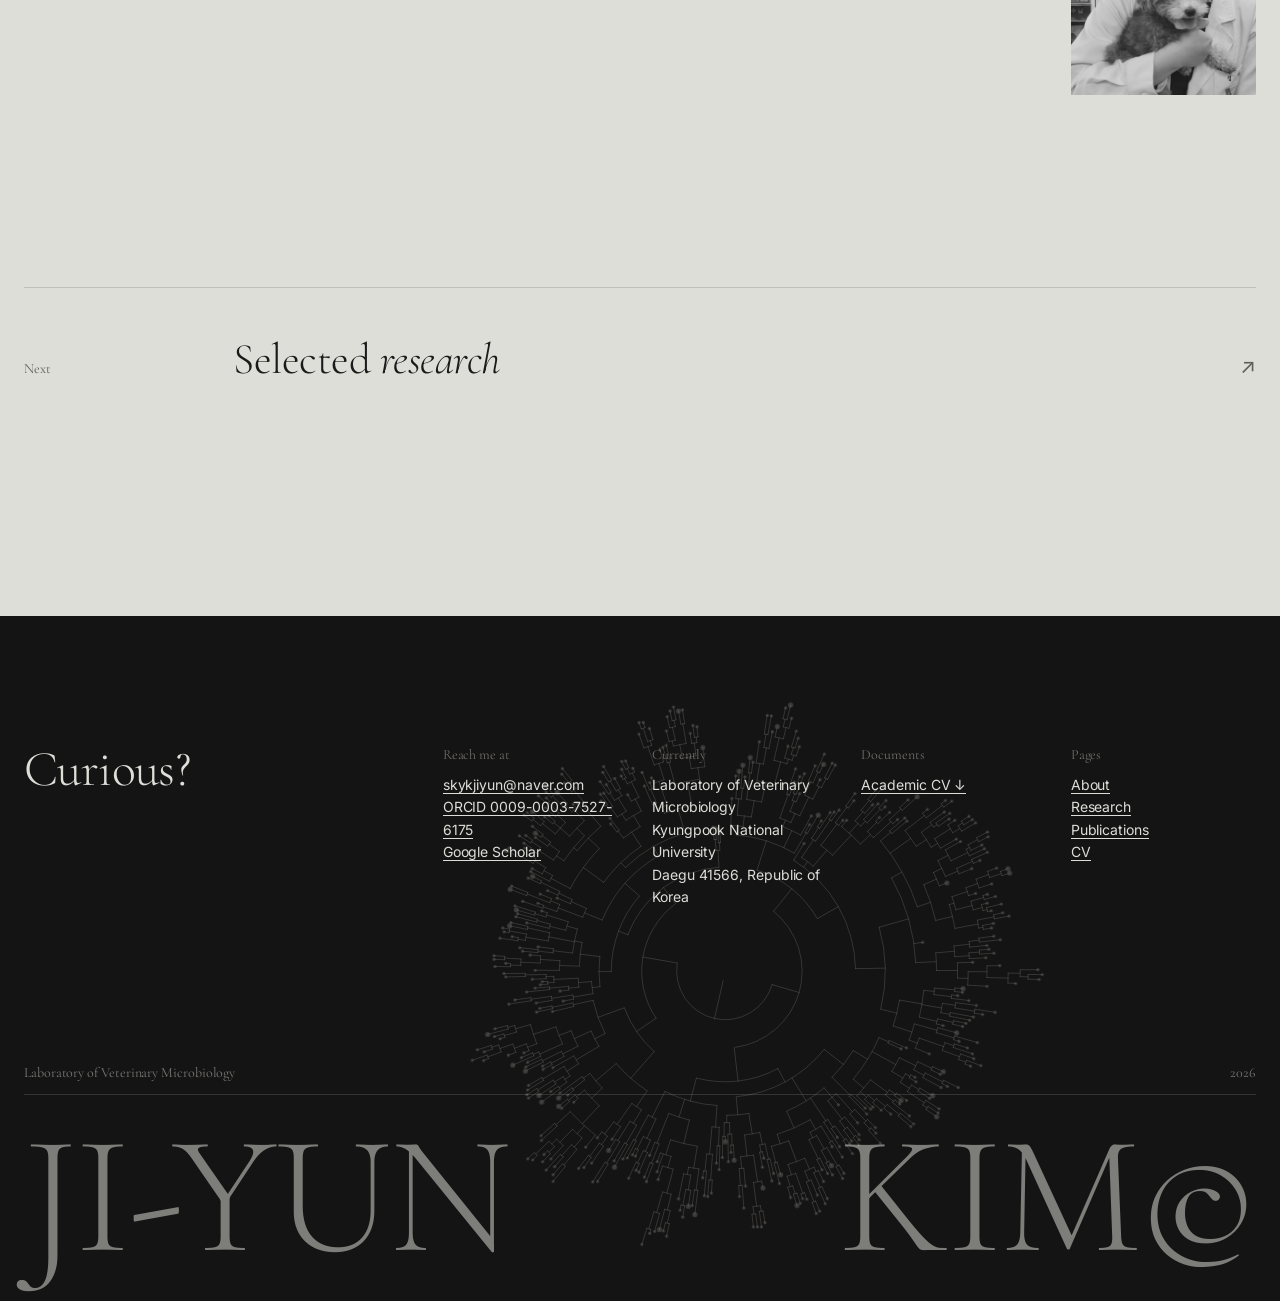
==== commit ce8153bb: "content: add studio portrait, move the clinic photo to a second slot The studio portrait is cut from" ====
--- a/index.html
+++ b/index.html
@@ -95,10 +95,8 @@
   <section class="block" id="about">
 
     <div class="grid about__grid">
-      <!-- replace assets/img/portrait.jpg with a real photo (vertical, 4:5, 1200px+ wide).
-           If the file is missing the figure hides itself and the row falls back to two columns. -->
       <figure class="portrait" data-reveal>
-        <img id="portraitImg" src="assets/img/portrait.jpg" alt="Ji-Yun Kim" decoding="async">
+        <img id="portraitImg" src="assets/img/portrait.jpg" alt="Portrait of Ji-Yun Kim." decoding="async">
       </figure>
 
       <div class="meta" data-reveal data-delay="1">
@@ -120,6 +118,10 @@
           <p>In the laboratory, I work on virus isolation, molecular detection, viral genome enrichment, NGS library preparation, infection and pathogenicity studies, and the evaluation of potential vaccine candidates. I am also involved in ongoing research on infectious bronchitis virus.</p>
         </div>
       </div>
+
+      <figure class="portrait-alt" data-optional data-reveal data-delay="3">
+        <img src="assets/img/portrait-alt.jpg" alt="Ji-Yun Kim holding a puppy at the veterinary teaching hospital." loading="lazy" decoding="async">
+      </figure>
     </div>
   </section>
 
--- a/styles.css
+++ b/styles.css
@@ -155,6 +155,9 @@
 .portrait img{ width:100%; height:auto; aspect-ratio:4/5; object-fit:cover }
 .about__grid .col-text{ grid-column:9 / 13 }
 
+.portrait-alt{ grid-column:11 / 13; margin-top:clamp(34px,4.2vw,60px) }
+.portrait-alt img{ width:100%; height:auto; aspect-ratio:4/5; object-fit:cover }
+
 /* no photo yet: fall back to the original two-column row */
 .no-portrait .portrait{ display:none }
 .no-portrait .meta{ grid-column:1 / 6; grid-template-columns:repeat(2,minmax(0,232px)); gap:44px var(--gap) }
@@ -484,6 +487,8 @@
   .next .label, .next__title, .next__arrow{ grid-column:1; justify-self:start }
   .meta, .no-portrait .meta{ grid-template-columns:repeat(2,minmax(0,1fr)); gap:30px var(--gap) }
   .portrait img{ max-width:320px }
+  .portrait-alt{ grid-column:1 / -1; margin-top:34px }
+  .portrait-alt img{ max-width:190px }
   .h2{ font-size:clamp(1.9rem,7vw,2.6rem) }
   .lede{ padding-bottom:0 }
 
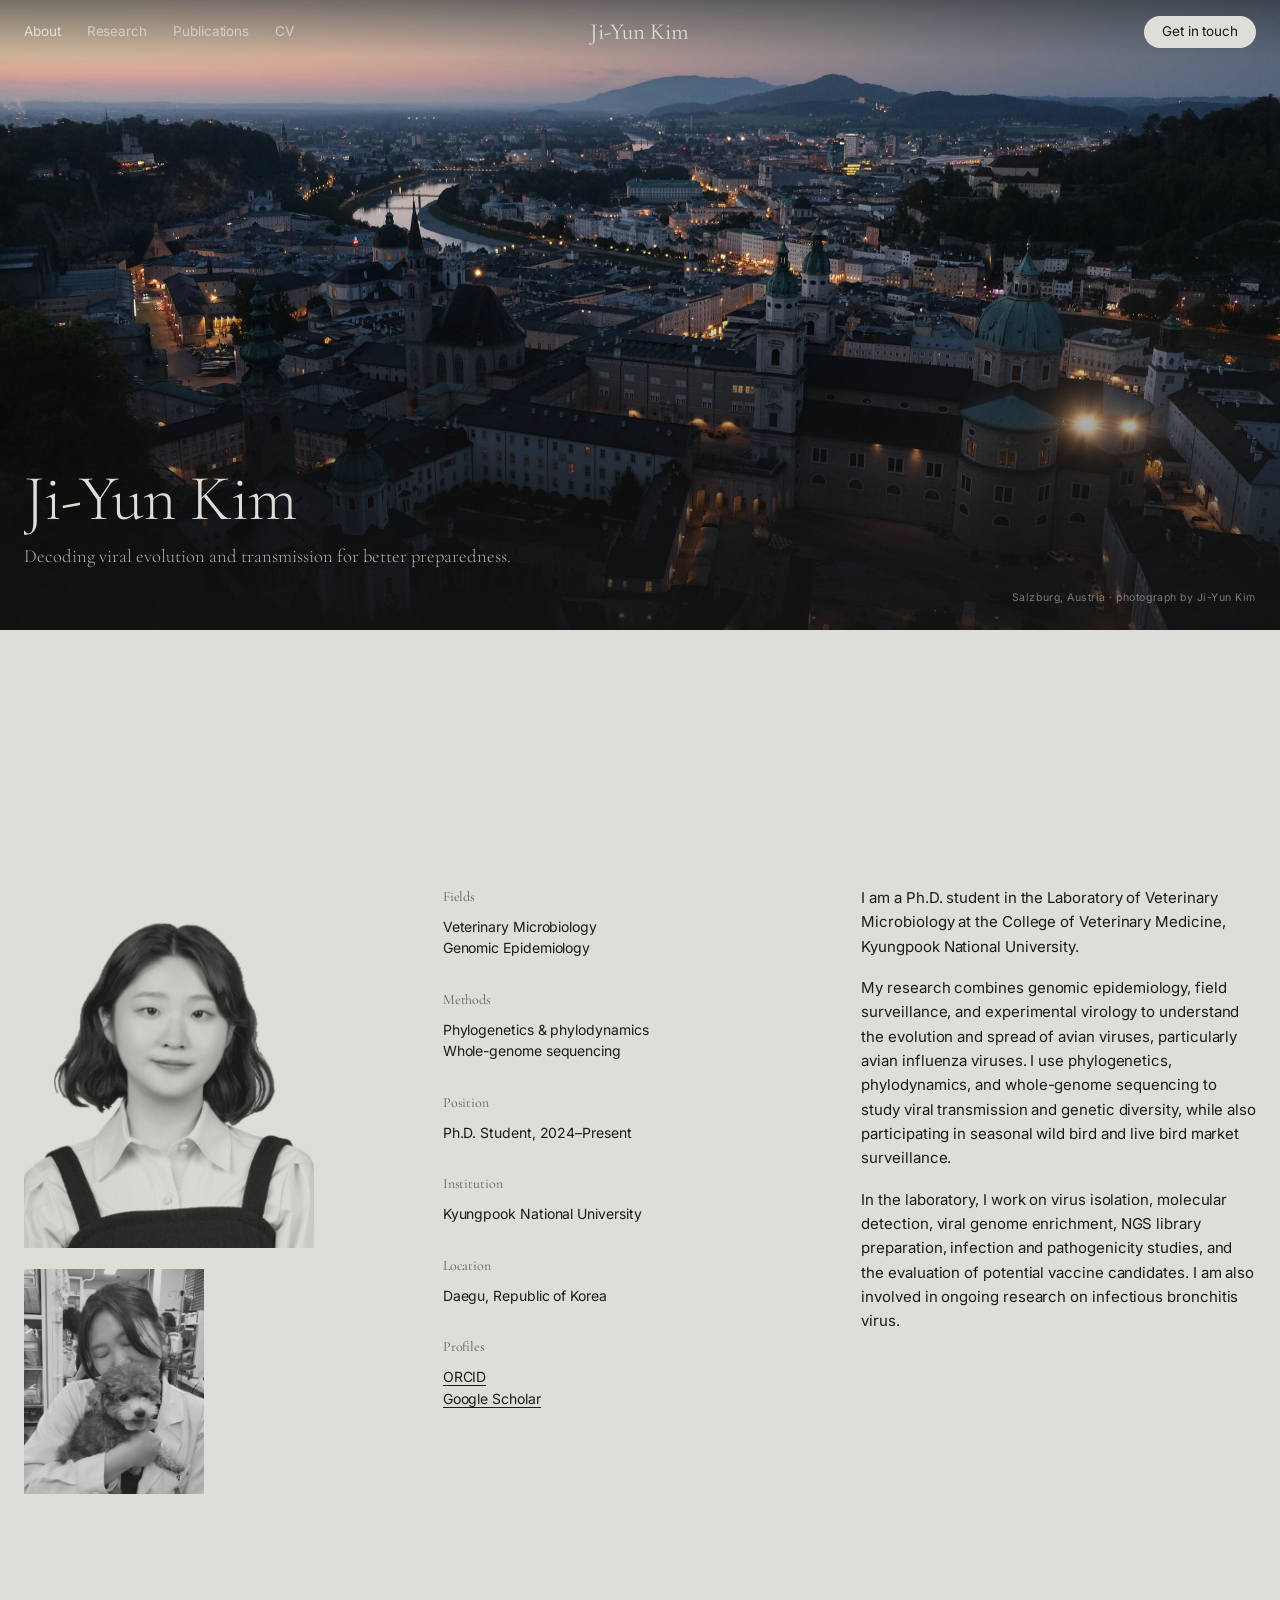
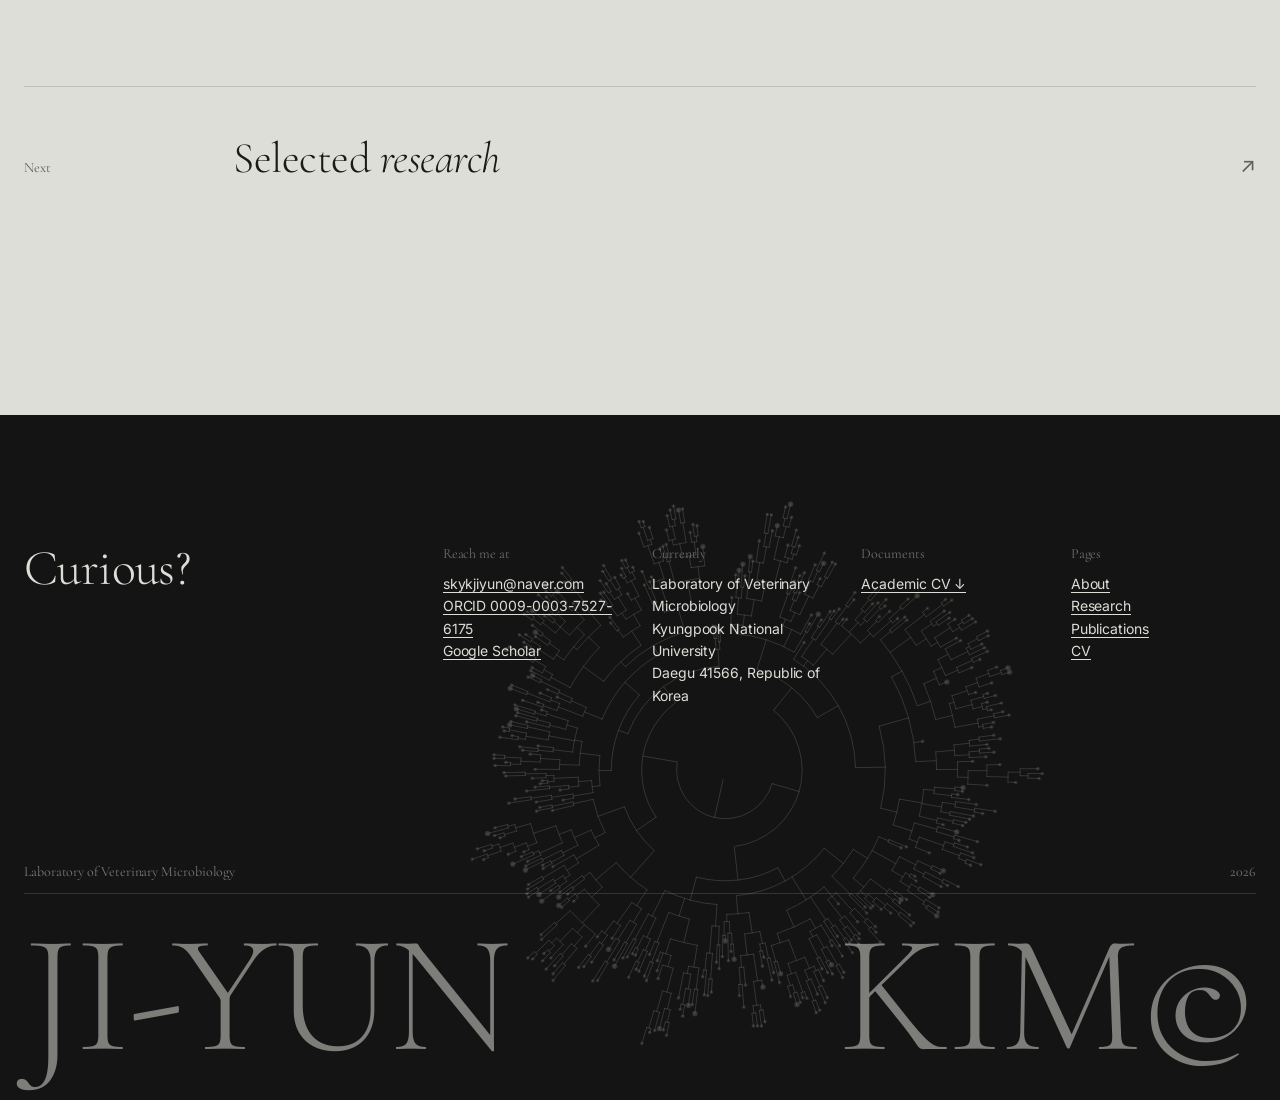
==== commit 1603ca93: "style: pair the two portraits in the left column instead of stranding one in the corner" ====
--- a/index.html
+++ b/index.html
@@ -95,9 +95,14 @@
   <section class="block" id="about">
 
     <div class="grid about__grid">
-      <figure class="portrait" data-reveal>
-        <img id="portraitImg" src="assets/img/portrait.jpg" alt="Portrait of Ji-Yun Kim." decoding="async">
-      </figure>
+      <div class="portraits">
+        <figure class="portrait" data-reveal>
+          <img id="portraitImg" src="assets/img/portrait.jpg" alt="Portrait of Ji-Yun Kim." decoding="async">
+        </figure>
+        <figure class="portrait-alt" data-optional data-reveal data-delay="1">
+          <img src="assets/img/portrait-alt.jpg" alt="Ji-Yun Kim holding a puppy at the veterinary teaching hospital." loading="lazy" decoding="async">
+        </figure>
+      </div>
 
       <div class="meta" data-reveal data-delay="1">
         <div class="meta__item"><p class="label">Fields</p><p>Veterinary Microbiology</p><p>Genomic Epidemiology</p></div>
@@ -119,9 +124,6 @@
         </div>
       </div>
 
-      <figure class="portrait-alt" data-optional data-reveal data-delay="3">
-        <img src="assets/img/portrait-alt.jpg" alt="Ji-Yun Kim holding a puppy at the veterinary teaching hospital." loading="lazy" decoding="async">
-      </figure>
     </div>
   </section>
 
--- a/styles.css
+++ b/styles.css
@@ -151,15 +151,15 @@
 .col-text{ grid-column:8 / 12 }
 .meta{ grid-column:5 / 8; display:grid; grid-template-columns:1fr; gap:30px; align-content:start }
 
-.portrait{ grid-column:1 / 4 }
+.portraits{ grid-column:1 / 4 }
 .portrait img{ width:100%; height:auto; aspect-ratio:4/5; object-fit:cover }
 .about__grid .col-text{ grid-column:9 / 13 }
 
-.portrait-alt{ grid-column:11 / 13; margin-top:clamp(34px,4.2vw,60px) }
+.portrait-alt{ width:62%; margin-top:clamp(14px,1.6vw,22px) }
 .portrait-alt img{ width:100%; height:auto; aspect-ratio:4/5; object-fit:cover }
 
 /* no photo yet: fall back to the original two-column row */
-.no-portrait .portrait{ display:none }
+.no-portrait .portraits{ display:none }
 .no-portrait .meta{ grid-column:1 / 6; grid-template-columns:repeat(2,minmax(0,232px)); gap:44px var(--gap) }
 .no-portrait .about__grid .col-text{ grid-column:8 / 12 }
 .meta p{ font-size:14px; line-height:1.55 }
@@ -478,7 +478,7 @@
 
   .hero__title{ font-size:clamp(1.95rem,7vw,2.95rem) }
   .grid{ grid-template-columns:1fr; row-gap:34px }
-  .col-text, .h2--span, .meta, .foot__h, .foot__cols, .statement, .portrait,
+  .col-text, .h2--span, .meta, .foot__h, .foot__cols, .statement, .portraits,
   .about__grid .col-text, .no-portrait .about__grid .col-text{ grid-column:1 / -1 }
   .h1-page, .pagehead__cta p, .sec{ grid-column:1 / -1 }
   .pagehead{ padding-top:clamp(104px,26vw,160px) }
@@ -487,8 +487,7 @@
   .next .label, .next__title, .next__arrow{ grid-column:1; justify-self:start }
   .meta, .no-portrait .meta{ grid-template-columns:repeat(2,minmax(0,1fr)); gap:30px var(--gap) }
   .portrait img{ max-width:320px }
-  .portrait-alt{ grid-column:1 / -1; margin-top:34px }
-  .portrait-alt img{ max-width:190px }
+  .portrait-alt{ width:58%; max-width:190px }
   .h2{ font-size:clamp(1.9rem,7vw,2.6rem) }
   .lede{ padding-bottom:0 }
 
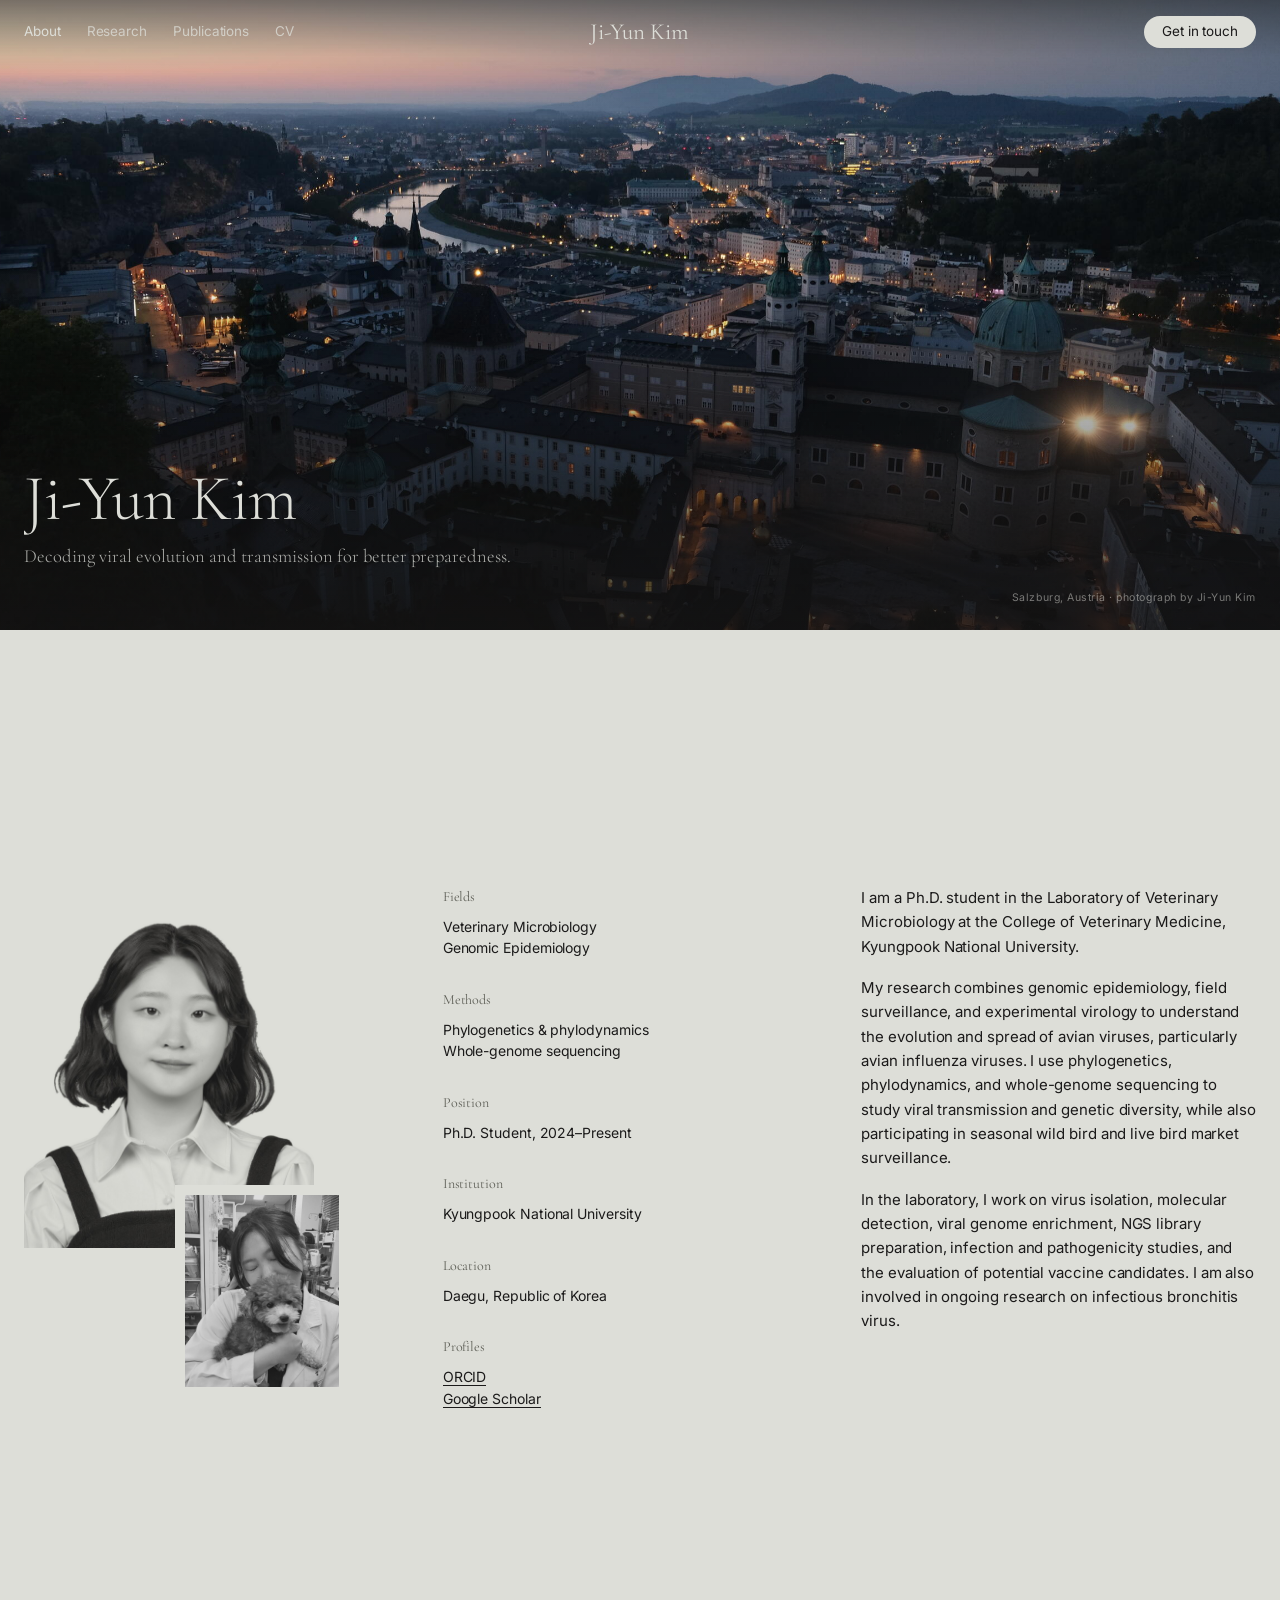
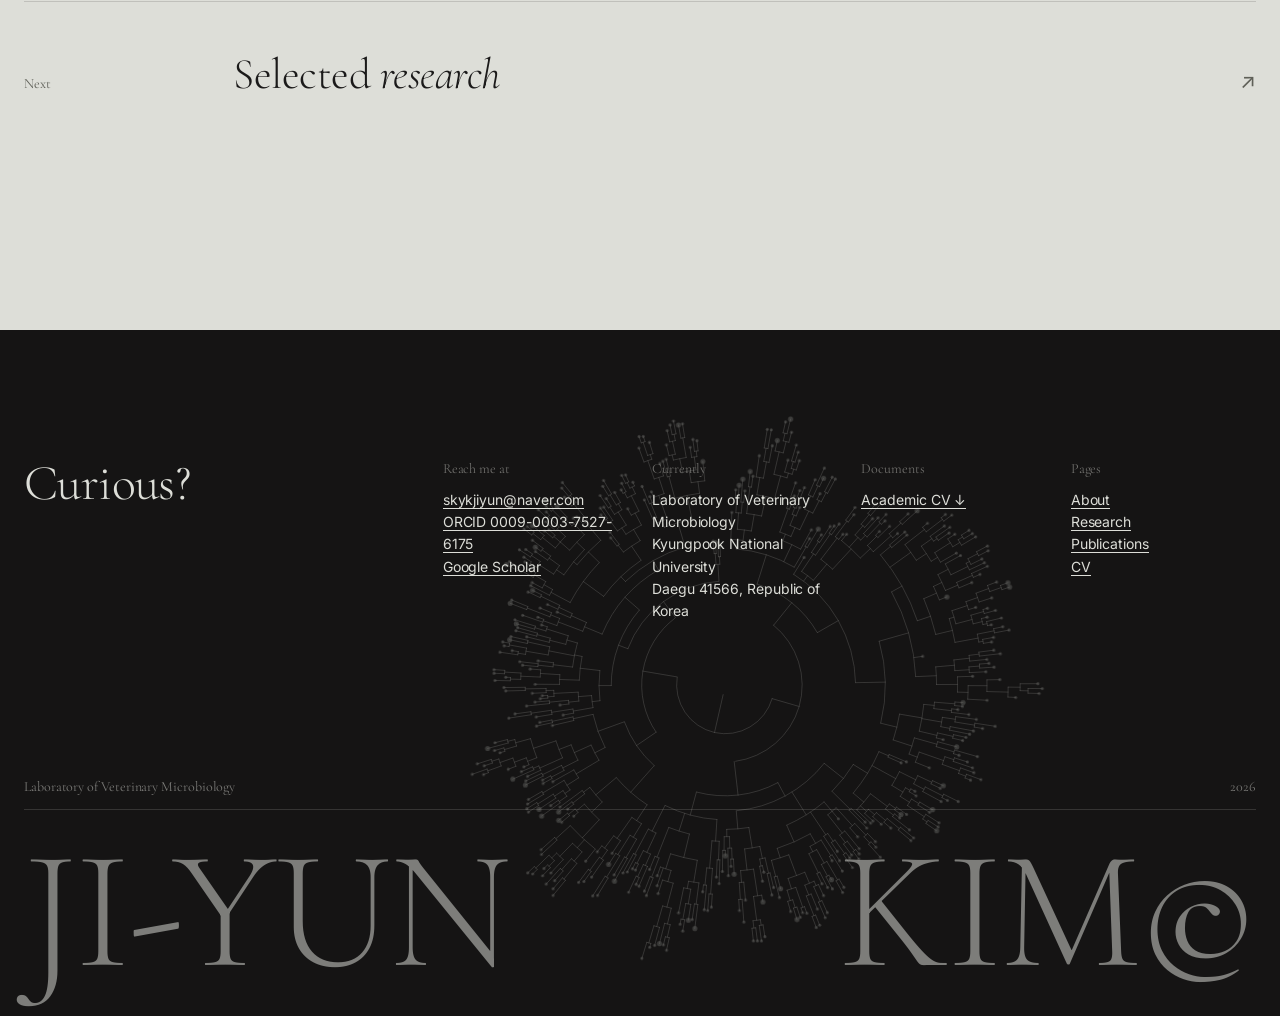
==== commit b0431999: "style: interlock the portrait pair and give the second one its own entrance The stacked pair read as" ====
--- a/index.html
+++ b/index.html
@@ -99,7 +99,7 @@
         <figure class="portrait" data-reveal>
           <img id="portraitImg" src="assets/img/portrait.jpg" alt="Portrait of Ji-Yun Kim." decoding="async">
         </figure>
-        <figure class="portrait-alt" data-optional data-reveal data-delay="1">
+        <figure class="portrait-alt" data-optional data-reveal data-delay="2">
           <img src="assets/img/portrait-alt.jpg" alt="Ji-Yun Kim holding a puppy at the veterinary teaching hospital." loading="lazy" decoding="async">
         </figure>
       </div>
--- a/styles.css
+++ b/styles.css
@@ -155,8 +155,21 @@
 .portrait img{ width:100%; height:auto; aspect-ratio:4/5; object-fit:cover }
 .about__grid .col-text{ grid-column:9 / 13 }
 
-.portrait-alt{ width:62%; margin-top:clamp(14px,1.6vw,22px) }
+/* 두 번째 초상은 첫 번째의 오른쪽 아래 모서리에 엇물려 얹힌다.
+   페이지색 매트를 둘러 두 장이 겹쳐도 층이 구분되게 한다. */
+.portrait-alt{
+  position:relative; z-index:1;
+  width:60%;
+  margin-left:auto; margin-right:-12%;
+  margin-top:-22%;
+  padding:10px; background:var(--bg);
+}
 .portrait-alt img{ width:100%; height:auto; aspect-ratio:4/5; object-fit:cover }
+
+/* 첫 번째보다 늦게, 오른쪽에서 미끄러져 들어온다 */
+.js .portrait-alt[data-reveal]{ opacity:0; transform:translate(28px,20px) scale(.965) }
+.js .portrait-alt[data-reveal].is-in{ opacity:1; transform:none }
+.portrait-alt[data-reveal]{ transition-duration:1.15s }
 
 /* no photo yet: fall back to the original two-column row */
 .no-portrait .portraits{ display:none }
@@ -487,7 +500,7 @@
   .next .label, .next__title, .next__arrow{ grid-column:1; justify-self:start }
   .meta, .no-portrait .meta{ grid-template-columns:repeat(2,minmax(0,1fr)); gap:30px var(--gap) }
   .portrait img{ max-width:320px }
-  .portrait-alt{ width:58%; max-width:190px }
+  .portrait-alt{ width:56%; max-width:200px; margin-right:-8%; margin-top:-16% }
   .h2{ font-size:clamp(1.9rem,7vw,2.6rem) }
   .lede{ padding-bottom:0 }
 
